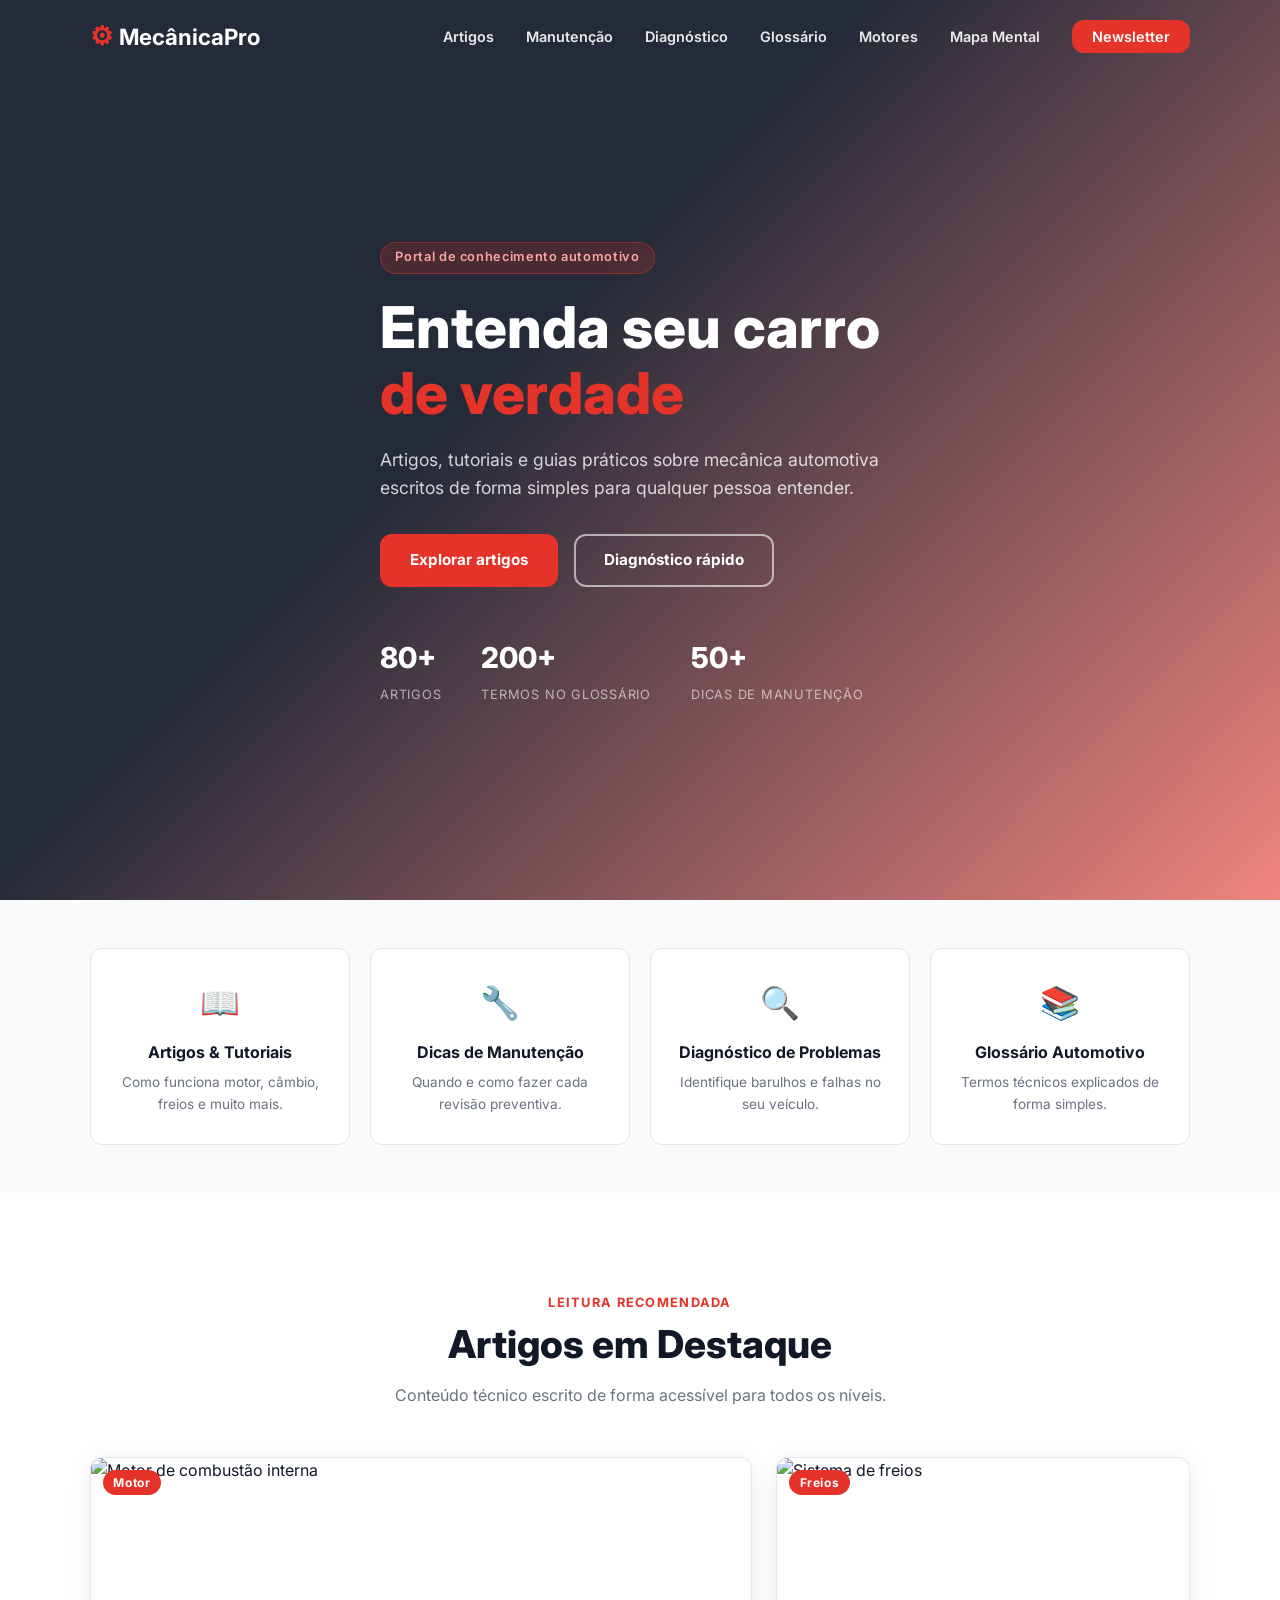
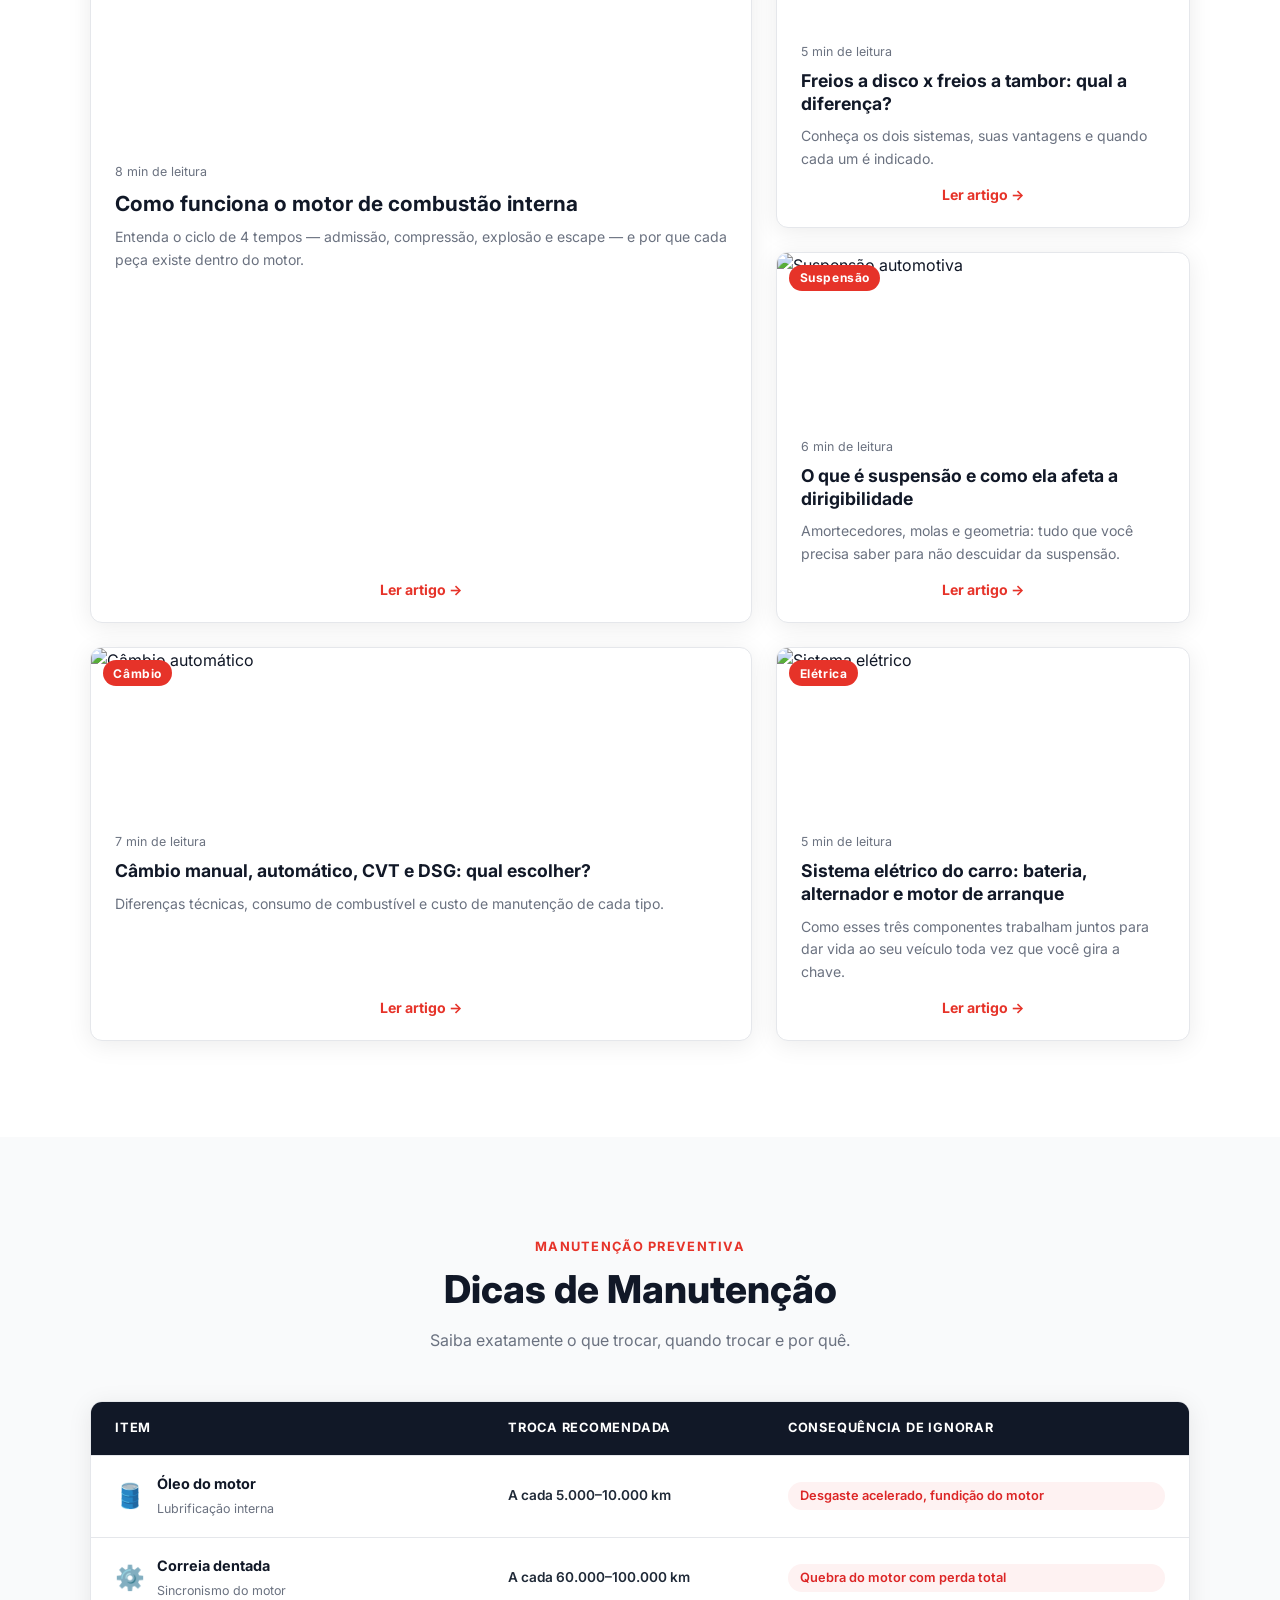
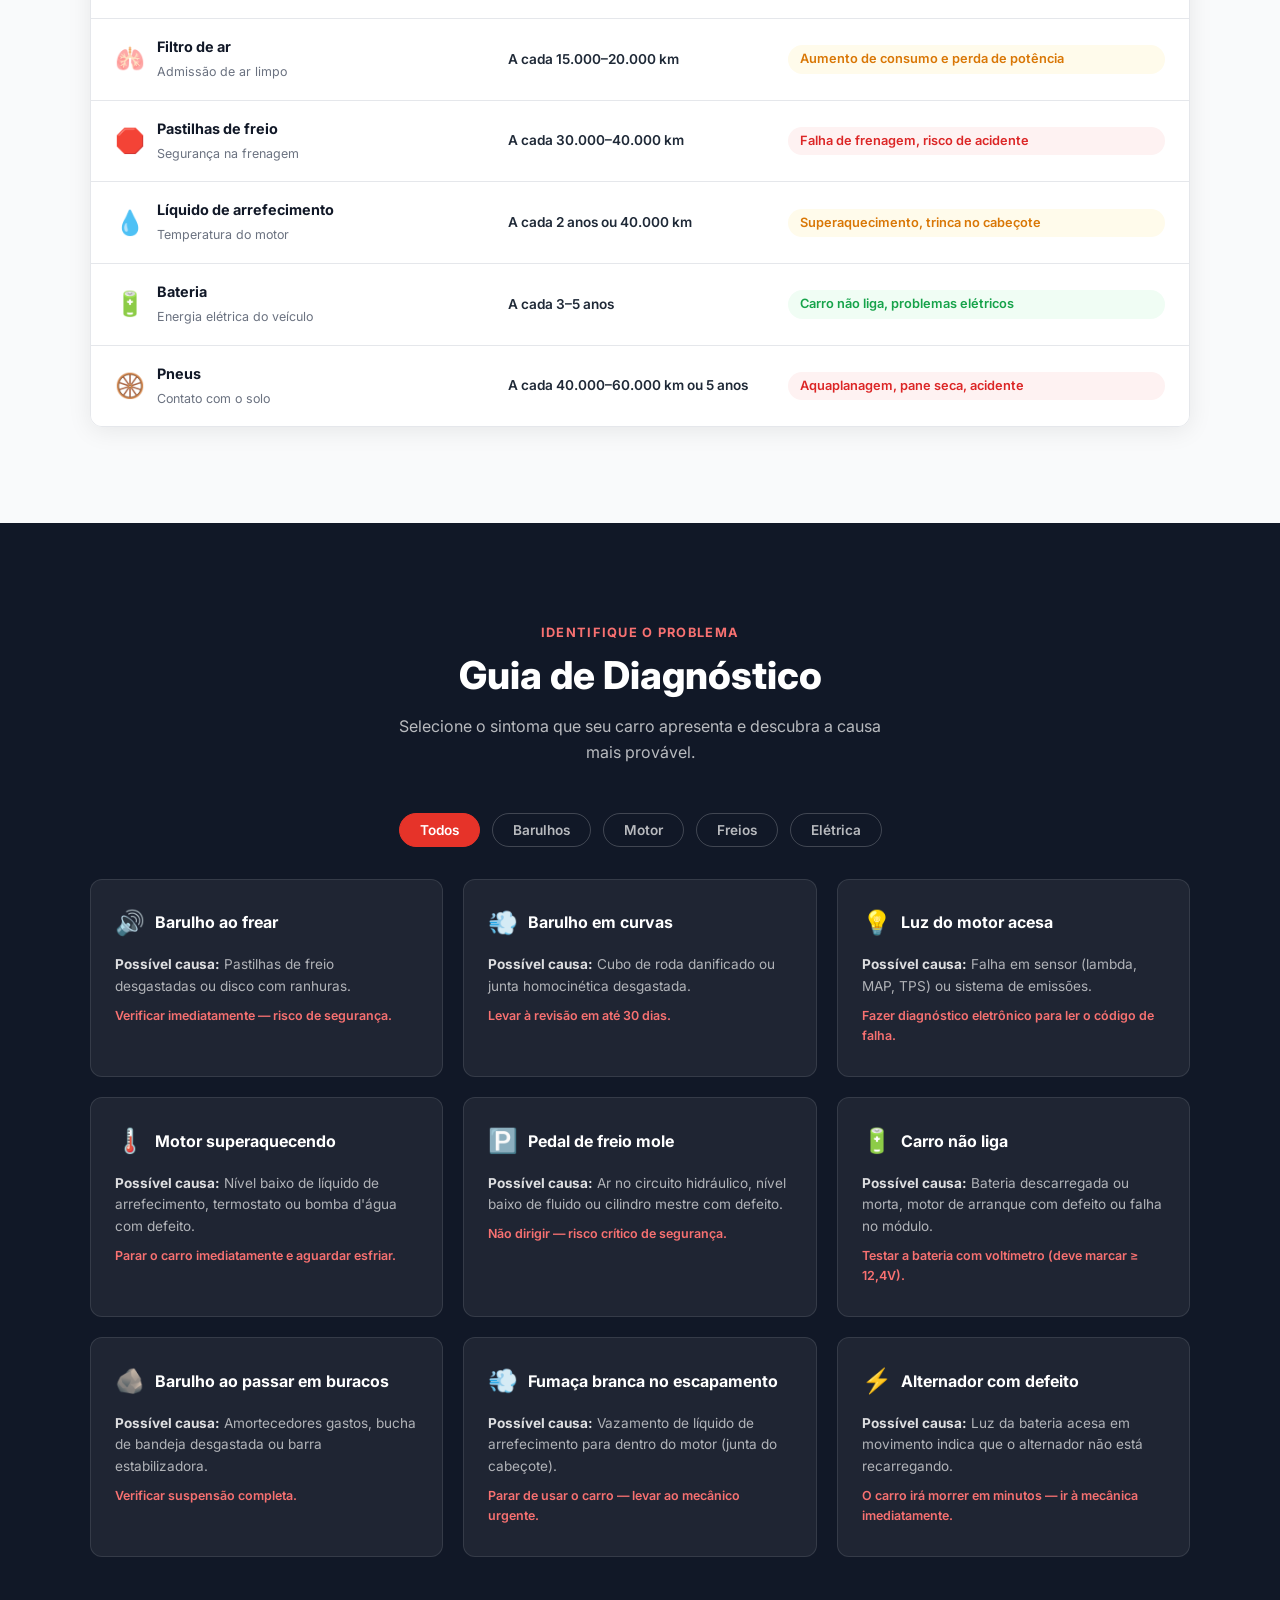
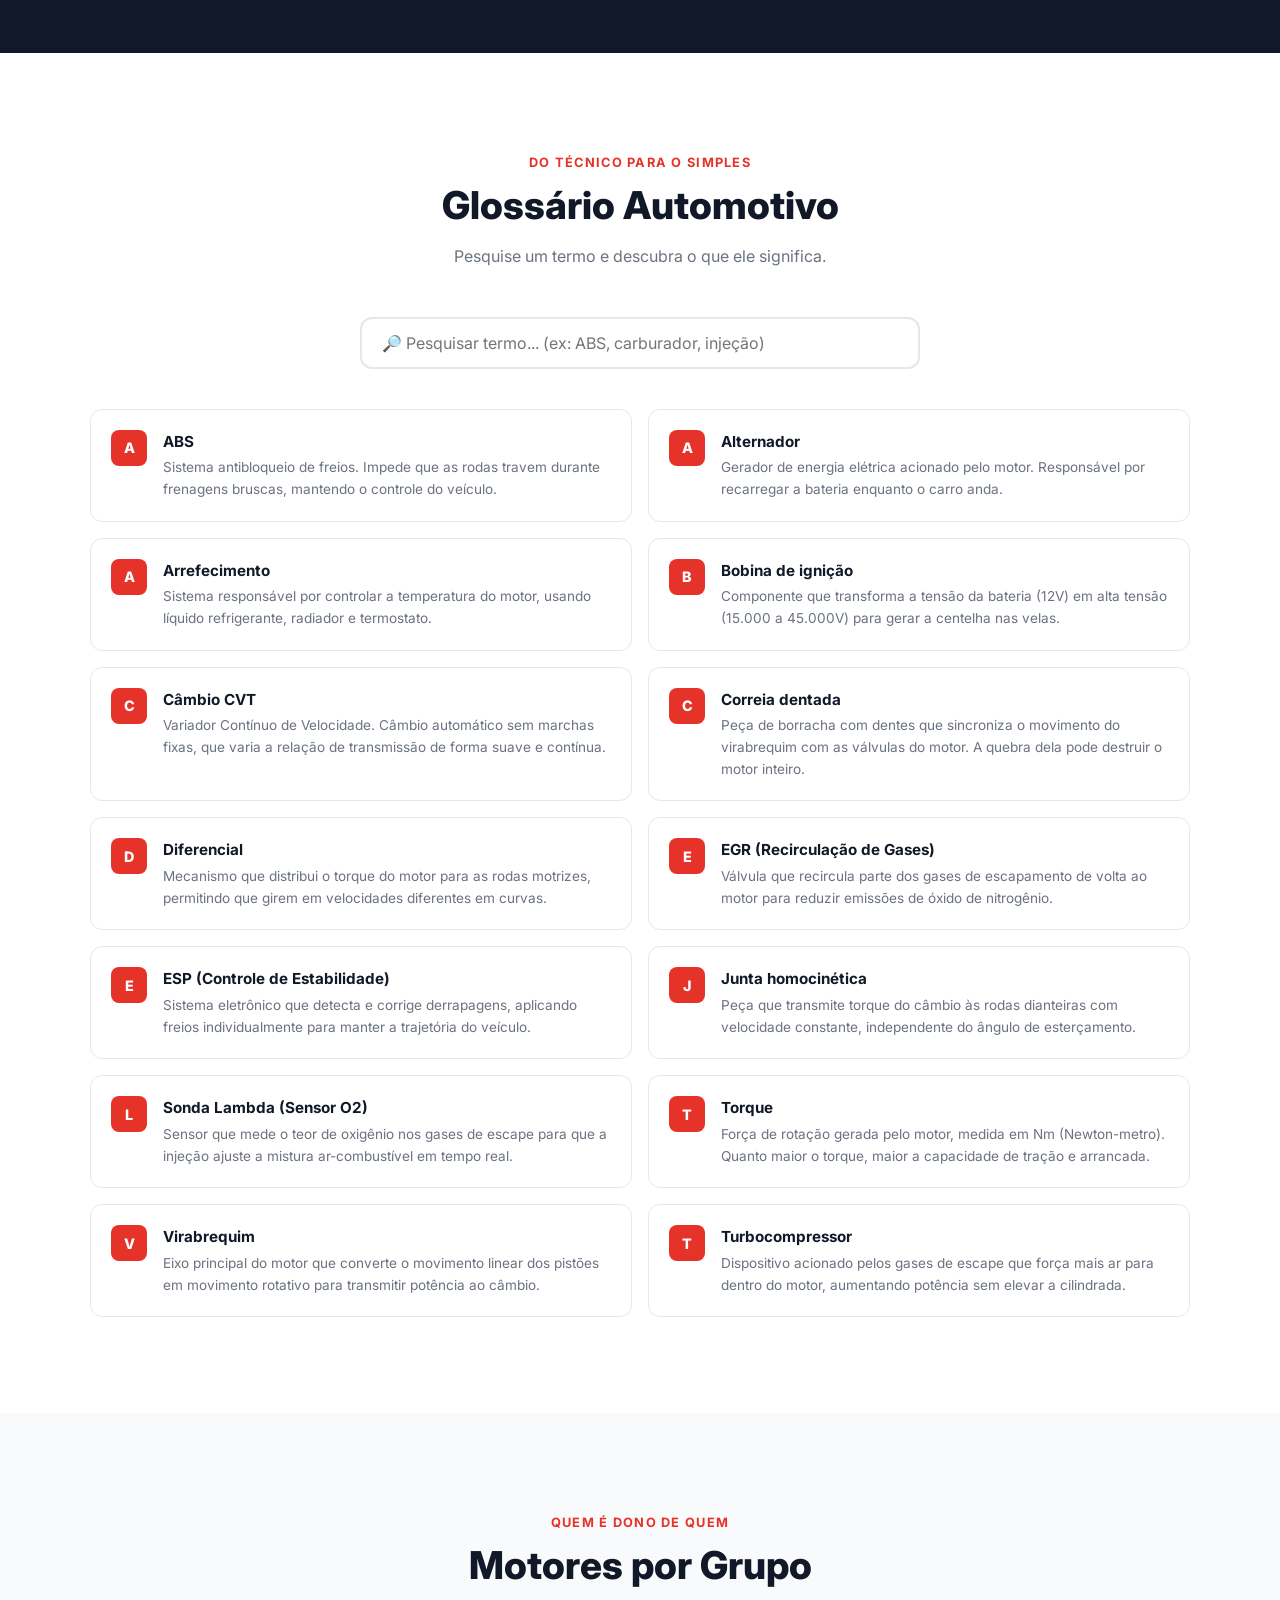
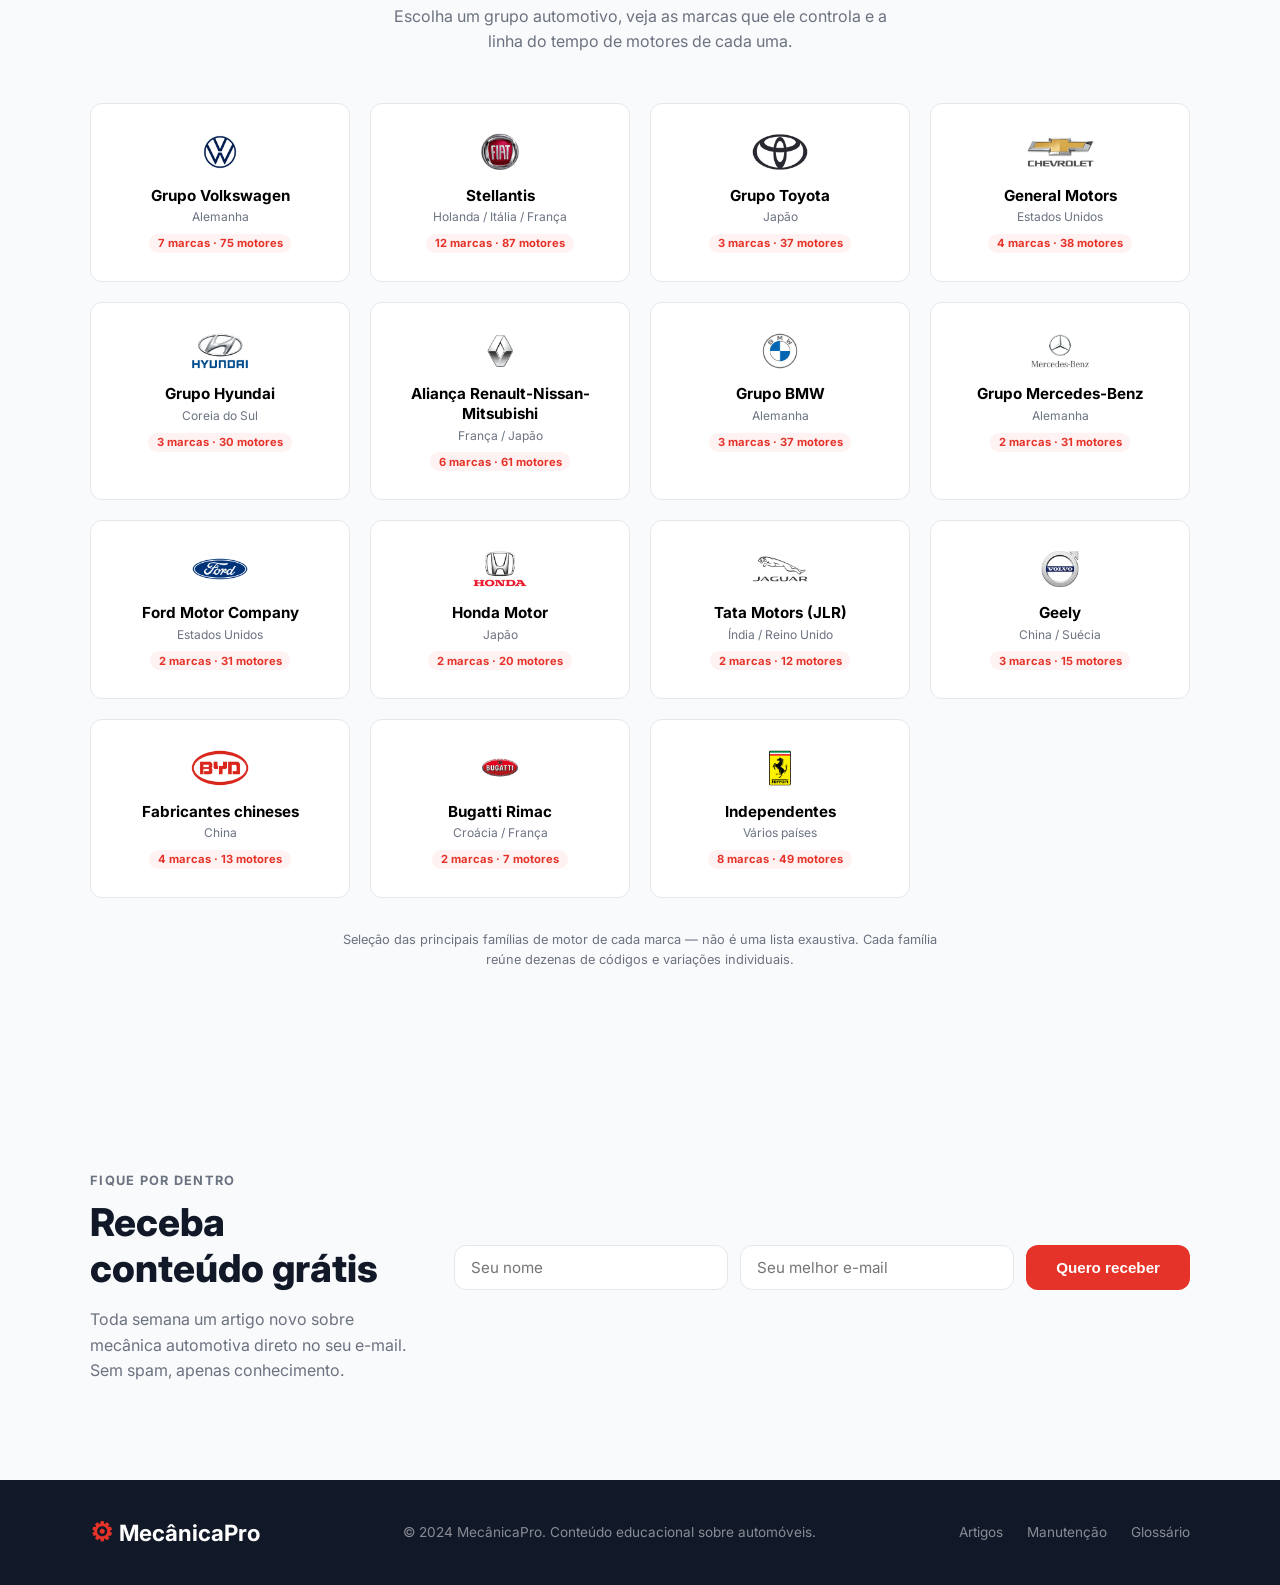
==== index.html @ ae5f629c "Move a montagem para uma página dedicada, com zoom e navegação livres A montagem sai do modal e ganh" ====
<!DOCTYPE html>
<html lang="pt-BR">
<head>
  <meta charset="UTF-8" />
  <meta name="viewport" content="width=device-width, initial-scale=1.0" />
  <title>MecânicaPro | Conhecimento Automotivo</title>
  <link rel="stylesheet" href="style.css?v=28" />
  <link rel="preconnect" href="https://fonts.googleapis.com" />
  <link rel="preconnect" href="https://fonts.gstatic.com" crossorigin />
  <link href="https://fonts.googleapis.com/css2?family=Inter:wght@400;500;600;700;800&display=swap" rel="stylesheet" />
</head>
<body>

  <!-- HEADER -->
  <header class="header" id="header">
    <div class="container header__inner">
      <a href="#" class="logo">
        <span class="logo__icon">⚙</span>
        <span class="logo__text">Mecânica<strong>Pro</strong></span>
      </a>
      <nav class="nav" id="nav">
        <ul class="nav__list">
          <li><a href="#artigos"     class="nav__link">Artigos</a></li>
          <li><a href="#manutencao"  class="nav__link">Manutenção</a></li>
          <li><a href="#diagnostico" class="nav__link">Diagnóstico</a></li>
          <li><a href="#glossario"   class="nav__link">Glossário</a></li>
          <li><a href="#motores"     class="nav__link">Motores</a></li>
          <li><a href="mapa-mental.html" class="nav__link">Mapa Mental</a></li>
          <li><a href="#newsletter"  class="nav__link nav__link--cta">Newsletter</a></li>
        </ul>
      </nav>
      <button class="hamburger" id="hamburger" aria-label="Menu">
        <span></span><span></span><span></span>
      </button>
    </div>
  </header>

  <!-- HERO -->
  <section class="hero">
    <div class="hero__bg"></div>
    <div class="container hero__content">
      <p class="hero__tag">Portal de conhecimento automotivo</p>
      <h1 class="hero__title">Entenda seu carro<br /><span>de verdade</span></h1>
      <p class="hero__sub">Artigos, tutoriais e guias práticos sobre mecânica automotiva escritos de forma simples para qualquer pessoa entender.</p>
      <div class="hero__actions">
        <a href="#artigos"    class="btn btn--primary">Explorar artigos</a>
        <a href="#diagnostico" class="btn btn--ghost">Diagnóstico rápido</a>
      </div>
      <div class="hero__stats">
        <div class="stat"><span class="stat__number">80+</span><span class="stat__label">Artigos</span></div>
        <div class="stat"><span class="stat__number">200+</span><span class="stat__label">Termos no glossário</span></div>
        <div class="stat"><span class="stat__number">50+</span><span class="stat__label">Dicas de manutenção</span></div>
      </div>
    </div>
  </section>

  <!-- CATEGORIAS -->
  <section class="categorias">
    <div class="container">
      <div class="categorias__grid">
        <a href="#artigos" class="categoria-card">
          <span class="categoria-card__icon">📖</span>
          <h3>Artigos & Tutoriais</h3>
          <p>Como funciona motor, câmbio, freios e muito mais.</p>
        </a>
        <a href="#manutencao" class="categoria-card">
          <span class="categoria-card__icon">🔧</span>
          <h3>Dicas de Manutenção</h3>
          <p>Quando e como fazer cada revisão preventiva.</p>
        </a>
        <a href="#diagnostico" class="categoria-card">
          <span class="categoria-card__icon">🔍</span>
          <h3>Diagnóstico de Problemas</h3>
          <p>Identifique barulhos e falhas no seu veículo.</p>
        </a>
        <a href="#glossario" class="categoria-card">
          <span class="categoria-card__icon">📚</span>
          <h3>Glossário Automotivo</h3>
          <p>Termos técnicos explicados de forma simples.</p>
        </a>
      </div>
    </div>
  </section>

  <!-- ARTIGOS EM DESTAQUE -->
  <section class="artigos" id="artigos">
    <div class="container">
      <div class="section__header">
        <p class="section__tag">Leitura recomendada</p>
        <h2 class="section__title">Artigos em Destaque</h2>
        <p class="section__sub">Conteúdo técnico escrito de forma acessível para todos os níveis.</p>
      </div>

      <div class="artigos__grid">

        <article class="article-card article-card--featured">
          <div class="article-card__img">
            <img src="https://images.unsplash.com/photo-1558618666-fcd25c85cd64?w=700&q=80" alt="Motor de combustão interna" loading="lazy" />
            <span class="article-card__cat">Motor</span>
          </div>
          <div class="article-card__body">
            <span class="article-card__time">8 min de leitura</span>
            <h3>Como funciona o motor de combustão interna</h3>
            <p>Entenda o ciclo de 4 tempos — admissão, compressão, explosão e escape — e por que cada peça existe dentro do motor.</p>
            <button type="button" class="article-card__link" data-artigo="motor">Ler artigo →</button>
          </div>
        </article>

        <article class="article-card">
          <div class="article-card__img">
            <img src="https://images.unsplash.com/photo-1600712242805-5f78671b24da?w=500&q=80" alt="Sistema de freios" loading="lazy" />
            <span class="article-card__cat">Freios</span>
          </div>
          <div class="article-card__body">
            <span class="article-card__time">5 min de leitura</span>
            <h3>Freios a disco x freios a tambor: qual a diferença?</h3>
            <p>Conheça os dois sistemas, suas vantagens e quando cada um é indicado.</p>
            <button type="button" class="article-card__link" data-artigo="freios">Ler artigo →</button>
          </div>
        </article>

        <article class="article-card">
          <div class="article-card__img">
            <img src="https://images.unsplash.com/photo-1492144534655-ae79c964c9d7?w=500&q=80" alt="Suspensão automotiva" loading="lazy" />
            <span class="article-card__cat">Suspensão</span>
          </div>
          <div class="article-card__body">
            <span class="article-card__time">6 min de leitura</span>
            <h3>O que é suspensão e como ela afeta a dirigibilidade</h3>
            <p>Amortecedores, molas e geometria: tudo que você precisa saber para não descuidar da suspensão.</p>
            <button type="button" class="article-card__link" data-artigo="suspensao">Ler artigo →</button>
          </div>
        </article>

        <article class="article-card">
          <div class="article-card__img">
            <img src="https://images.unsplash.com/photo-1568605117036-5fe5e7bab0b7?w=500&q=80" alt="Câmbio automático" loading="lazy" />
            <span class="article-card__cat">Câmbio</span>
          </div>
          <div class="article-card__body">
            <span class="article-card__time">7 min de leitura</span>
            <h3>Câmbio manual, automático, CVT e DSG: qual escolher?</h3>
            <p>Diferenças técnicas, consumo de combustível e custo de manutenção de cada tipo.</p>
            <button type="button" class="article-card__link" data-artigo="cambio">Ler artigo →</button>
          </div>
        </article>

        <article class="article-card">
          <div class="article-card__img">
            <img src="https://images.unsplash.com/photo-1609630875171-b1321377ee65?w=500&q=80" alt="Sistema elétrico" loading="lazy" />
            <span class="article-card__cat">Elétrica</span>
          </div>
          <div class="article-card__body">
            <span class="article-card__time">5 min de leitura</span>
            <h3>Sistema elétrico do carro: bateria, alternador e motor de arranque</h3>
            <p>Como esses três componentes trabalham juntos para dar vida ao seu veículo toda vez que você gira a chave.</p>
            <button type="button" class="article-card__link" data-artigo="eletrica">Ler artigo →</button>
          </div>
        </article>

      </div>
    </div>
  </section>

  <!-- MANUTENÇÃO -->
  <section class="manutencao" id="manutencao">
    <div class="container">
      <div class="section__header">
        <p class="section__tag">Manutenção preventiva</p>
        <h2 class="section__title">Dicas de Manutenção</h2>
        <p class="section__sub">Saiba exatamente o que trocar, quando trocar e por quê.</p>
      </div>

      <div class="manutencao__tabela">
        <div class="tabela-header">
          <span>Item</span>
          <span>Troca recomendada</span>
          <span>Consequência de ignorar</span>
        </div>

        <div class="tabela-row">
          <div class="tabela-item">
            <span class="tabela-icon">🛢️</span>
            <div>
              <strong>Óleo do motor</strong>
              <small>Lubrificação interna</small>
            </div>
          </div>
          <span class="tabela-prazo">A cada 5.000–10.000 km</span>
          <span class="tabela-risco tabela-risco--alto">Desgaste acelerado, fundição do motor</span>
        </div>

        <div class="tabela-row">
          <div class="tabela-item">
            <span class="tabela-icon">⚙️</span>
            <div>
              <strong>Correia dentada</strong>
              <small>Sincronismo do motor</small>
            </div>
          </div>
          <span class="tabela-prazo">A cada 60.000–100.000 km</span>
          <span class="tabela-risco tabela-risco--alto">Quebra do motor com perda total</span>
        </div>

        <div class="tabela-row">
          <div class="tabela-item">
            <span class="tabela-icon">🫁</span>
            <div>
              <strong>Filtro de ar</strong>
              <small>Admissão de ar limpo</small>
            </div>
          </div>
          <span class="tabela-prazo">A cada 15.000–20.000 km</span>
          <span class="tabela-risco tabela-risco--medio">Aumento de consumo e perda de potência</span>
        </div>

        <div class="tabela-row">
          <div class="tabela-item">
            <span class="tabela-icon">🛑</span>
            <div>
              <strong>Pastilhas de freio</strong>
              <small>Segurança na frenagem</small>
            </div>
          </div>
          <span class="tabela-prazo">A cada 30.000–40.000 km</span>
          <span class="tabela-risco tabela-risco--alto">Falha de frenagem, risco de acidente</span>
        </div>

        <div class="tabela-row">
          <div class="tabela-item">
            <span class="tabela-icon">💧</span>
            <div>
              <strong>Líquido de arrefecimento</strong>
              <small>Temperatura do motor</small>
            </div>
          </div>
          <span class="tabela-prazo">A cada 2 anos ou 40.000 km</span>
          <span class="tabela-risco tabela-risco--medio">Superaquecimento, trinca no cabeçote</span>
        </div>

        <div class="tabela-row">
          <div class="tabela-item">
            <span class="tabela-icon">🔋</span>
            <div>
              <strong>Bateria</strong>
              <small>Energia elétrica do veículo</small>
            </div>
          </div>
          <span class="tabela-prazo">A cada 3–5 anos</span>
          <span class="tabela-risco tabela-risco--baixo">Carro não liga, problemas elétricos</span>
        </div>

        <div class="tabela-row">
          <div class="tabela-item">
            <span class="tabela-icon">🛞</span>
            <div>
              <strong>Pneus</strong>
              <small>Contato com o solo</small>
            </div>
          </div>
          <span class="tabela-prazo">A cada 40.000–60.000 km ou 5 anos</span>
          <span class="tabela-risco tabela-risco--alto">Aquaplanagem, pane seca, acidente</span>
        </div>

      </div>
    </div>
  </section>

  <!-- DIAGNÓSTICO -->
  <section class="diagnostico" id="diagnostico">
    <div class="container">
      <div class="section__header section__header--light">
        <p class="section__tag">Identifique o problema</p>
        <h2 class="section__title">Guia de Diagnóstico</h2>
        <p class="section__sub" style="color:rgba(255,255,255,.7)">Selecione o sintoma que seu carro apresenta e descubra a causa mais provável.</p>
      </div>

      <div class="diagnostico__filtros" id="diag-filtros">
        <button class="filtro-btn filtro-btn--ativo" data-filtro="todos">Todos</button>
        <button class="filtro-btn" data-filtro="barulho">Barulhos</button>
        <button class="filtro-btn" data-filtro="motor">Motor</button>
        <button class="filtro-btn" data-filtro="freio">Freios</button>
        <button class="filtro-btn" data-filtro="eletrica">Elétrica</button>
      </div>

      <div class="diagnostico__grid" id="diag-grid">

        <div class="diag-card" data-categoria="barulho">
          <div class="diag-card__header">
            <span class="diag-card__ico">🔊</span>
            <h4>Barulho ao frear</h4>
          </div>
          <p><strong>Possível causa:</strong> Pastilhas de freio desgastadas ou disco com ranhuras.</p>
          <p class="diag-card__acao">Verificar imediatamente — risco de segurança.</p>
        </div>

        <div class="diag-card" data-categoria="barulho">
          <div class="diag-card__header">
            <span class="diag-card__ico">💨</span>
            <h4>Barulho em curvas</h4>
          </div>
          <p><strong>Possível causa:</strong> Cubo de roda danificado ou junta homocinética desgastada.</p>
          <p class="diag-card__acao">Levar à revisão em até 30 dias.</p>
        </div>

        <div class="diag-card" data-categoria="motor">
          <div class="diag-card__header">
            <span class="diag-card__ico">💡</span>
            <h4>Luz do motor acesa</h4>
          </div>
          <p><strong>Possível causa:</strong> Falha em sensor (lambda, MAP, TPS) ou sistema de emissões.</p>
          <p class="diag-card__acao">Fazer diagnóstico eletrônico para ler o código de falha.</p>
        </div>

        <div class="diag-card" data-categoria="motor">
          <div class="diag-card__header">
            <span class="diag-card__ico">🌡️</span>
            <h4>Motor superaquecendo</h4>
          </div>
          <p><strong>Possível causa:</strong> Nível baixo de líquido de arrefecimento, termostato ou bomba d'água com defeito.</p>
          <p class="diag-card__acao">Parar o carro imediatamente e aguardar esfriar.</p>
        </div>

        <div class="diag-card" data-categoria="freio">
          <div class="diag-card__header">
            <span class="diag-card__ico">🅿️</span>
            <h4>Pedal de freio mole</h4>
          </div>
          <p><strong>Possível causa:</strong> Ar no circuito hidráulico, nível baixo de fluido ou cilindro mestre com defeito.</p>
          <p class="diag-card__acao">Não dirigir — risco crítico de segurança.</p>
        </div>

        <div class="diag-card" data-categoria="eletrica">
          <div class="diag-card__header">
            <span class="diag-card__ico">🔋</span>
            <h4>Carro não liga</h4>
          </div>
          <p><strong>Possível causa:</strong> Bateria descarregada ou morta, motor de arranque com defeito ou falha no módulo.</p>
          <p class="diag-card__acao">Testar a bateria com voltímetro (deve marcar ≥ 12,4V).</p>
        </div>

        <div class="diag-card" data-categoria="barulho">
          <div class="diag-card__header">
            <span class="diag-card__ico">🪨</span>
            <h4>Barulho ao passar em buracos</h4>
          </div>
          <p><strong>Possível causa:</strong> Amortecedores gastos, bucha de bandeja desgastada ou barra estabilizadora.</p>
          <p class="diag-card__acao">Verificar suspensão completa.</p>
        </div>

        <div class="diag-card" data-categoria="motor">
          <div class="diag-card__header">
            <span class="diag-card__ico">💨</span>
            <h4>Fumaça branca no escapamento</h4>
          </div>
          <p><strong>Possível causa:</strong> Vazamento de líquido de arrefecimento para dentro do motor (junta do cabeçote).</p>
          <p class="diag-card__acao">Parar de usar o carro — levar ao mecânico urgente.</p>
        </div>

        <div class="diag-card" data-categoria="eletrica">
          <div class="diag-card__header">
            <span class="diag-card__ico">⚡</span>
            <h4>Alternador com defeito</h4>
          </div>
          <p><strong>Possível causa:</strong> Luz da bateria acesa em movimento indica que o alternador não está recarregando.</p>
          <p class="diag-card__acao">O carro irá morrer em minutos — ir à mecânica imediatamente.</p>
        </div>

      </div>
    </div>
  </section>

  <!-- GLOSSÁRIO -->
  <section class="glossario" id="glossario">
    <div class="container">
      <div class="section__header">
        <p class="section__tag">Do técnico para o simples</p>
        <h2 class="section__title">Glossário Automotivo</h2>
        <p class="section__sub">Pesquise um termo e descubra o que ele significa.</p>
      </div>

      <div class="glossario__busca">
        <input type="text" id="busca-glossario" placeholder="🔎 Pesquisar termo... (ex: ABS, carburador, injeção)" />
      </div>

      <div class="glossario__grid" id="glossario-grid">

        <div class="glossario-item" data-termo="ABS">
          <span class="glossario-item__letra">A</span>
          <div>
            <strong>ABS</strong>
            <p>Sistema antibloqueio de freios. Impede que as rodas travem durante frenagens bruscas, mantendo o controle do veículo.</p>
          </div>
        </div>

        <div class="glossario-item" data-termo="Alternador">
          <span class="glossario-item__letra">A</span>
          <div>
            <strong>Alternador</strong>
            <p>Gerador de energia elétrica acionado pelo motor. Responsável por recarregar a bateria enquanto o carro anda.</p>
          </div>
        </div>

        <div class="glossario-item" data-termo="Arrefecimento">
          <span class="glossario-item__letra">A</span>
          <div>
            <strong>Arrefecimento</strong>
            <p>Sistema responsável por controlar a temperatura do motor, usando líquido refrigerante, radiador e termostato.</p>
          </div>
        </div>

        <div class="glossario-item" data-termo="Bobina de ignição">
          <span class="glossario-item__letra">B</span>
          <div>
            <strong>Bobina de ignição</strong>
            <p>Componente que transforma a tensão da bateria (12V) em alta tensão (15.000 a 45.000V) para gerar a centelha nas velas.</p>
          </div>
        </div>

        <div class="glossario-item" data-termo="Câmbio CVT">
          <span class="glossario-item__letra">C</span>
          <div>
            <strong>Câmbio CVT</strong>
            <p>Variador Contínuo de Velocidade. Câmbio automático sem marchas fixas, que varia a relação de transmissão de forma suave e contínua.</p>
          </div>
        </div>

        <div class="glossario-item" data-termo="Correia dentada">
          <span class="glossario-item__letra">C</span>
          <div>
            <strong>Correia dentada</strong>
            <p>Peça de borracha com dentes que sincroniza o movimento do virabrequim com as válvulas do motor. A quebra dela pode destruir o motor inteiro.</p>
          </div>
        </div>

        <div class="glossario-item" data-termo="Diferencial">
          <span class="glossario-item__letra">D</span>
          <div>
            <strong>Diferencial</strong>
            <p>Mecanismo que distribui o torque do motor para as rodas motrizes, permitindo que girem em velocidades diferentes em curvas.</p>
          </div>
        </div>

        <div class="glossario-item" data-termo="EGR">
          <span class="glossario-item__letra">E</span>
          <div>
            <strong>EGR (Recirculação de Gases)</strong>
            <p>Válvula que recircula parte dos gases de escapamento de volta ao motor para reduzir emissões de óxido de nitrogênio.</p>
          </div>
        </div>

        <div class="glossario-item" data-termo="Freio ABS ESP">
          <span class="glossario-item__letra">E</span>
          <div>
            <strong>ESP (Controle de Estabilidade)</strong>
            <p>Sistema eletrônico que detecta e corrige derrapagens, aplicando freios individualmente para manter a trajetória do veículo.</p>
          </div>
        </div>

        <div class="glossario-item" data-termo="Junta homocinética">
          <span class="glossario-item__letra">J</span>
          <div>
            <strong>Junta homocinética</strong>
            <p>Peça que transmite torque do câmbio às rodas dianteiras com velocidade constante, independente do ângulo de esterçamento.</p>
          </div>
        </div>

        <div class="glossario-item" data-termo="Lambda sonda">
          <span class="glossario-item__letra">L</span>
          <div>
            <strong>Sonda Lambda (Sensor O2)</strong>
            <p>Sensor que mede o teor de oxigênio nos gases de escape para que a injeção ajuste a mistura ar-combustível em tempo real.</p>
          </div>
        </div>

        <div class="glossario-item" data-termo="Torque">
          <span class="glossario-item__letra">T</span>
          <div>
            <strong>Torque</strong>
            <p>Força de rotação gerada pelo motor, medida em Nm (Newton-metro). Quanto maior o torque, maior a capacidade de tração e arrancada.</p>
          </div>
        </div>

        <div class="glossario-item" data-termo="Virabrequim">
          <span class="glossario-item__letra">V</span>
          <div>
            <strong>Virabrequim</strong>
            <p>Eixo principal do motor que converte o movimento linear dos pistões em movimento rotativo para transmitir potência ao câmbio.</p>
          </div>
        </div>

        <div class="glossario-item" data-termo="Turbo turbinado">
          <span class="glossario-item__letra">T</span>
          <div>
            <strong>Turbocompressor</strong>
            <p>Dispositivo acionado pelos gases de escape que força mais ar para dentro do motor, aumentando potência sem elevar a cilindrada.</p>
          </div>
        </div>

      </div>
      <p class="glossario__sem-resultado" id="glossario-vazio" style="display:none;">Nenhum termo encontrado. Tente outra busca.</p>
    </div>
  </section>

  <!-- MOTORES -->
  <section class="motores" id="motores">
    <div class="container">
      <div class="section__header">
        <p class="section__tag">Quem é dono de quem</p>
        <h2 class="section__title">Motores por Grupo</h2>
        <p class="section__sub">Escolha um grupo automotivo, veja as marcas que ele controla e a linha do tempo de motores de cada uma.</p>
      </div>

      <div class="grupos__grid" id="grupos-grid"></div>

      <p class="motores__nota">Seleção das principais famílias de motor de cada marca — não é uma lista exaustiva. Cada família reúne dezenas de códigos e variações individuais.</p>
    </div>
  </section>

  <!-- NEWSLETTER -->
  <section class="newsletter" id="newsletter">
    <div class="container newsletter__inner">
      <div class="newsletter__text">
        <p class="section__tag">Fique por dentro</p>
        <h2 class="section__title">Receba conteúdo grátis</h2>
        <p>Toda semana um artigo novo sobre mecânica automotiva direto no seu e-mail. Sem spam, apenas conhecimento.</p>
      </div>
      <form class="newsletter__form" id="newsletter-form" novalidate>
        <div class="newsletter__inputs">
          <input type="text"  id="nl-nome"  placeholder="Seu nome" required />
          <input type="email" id="nl-email" placeholder="Seu melhor e-mail" required />
          <button type="submit" class="btn btn--primary">Quero receber</button>
        </div>
        <p class="newsletter__msg" id="nl-msg"></p>
      </form>
    </div>
  </section>

  <!-- FOOTER -->
  <footer class="footer">
    <div class="container footer__inner">
      <a href="#" class="logo logo--light">
        <span class="logo__icon">⚙</span>
        <span class="logo__text">Mecânica<strong>Pro</strong></span>
      </a>
      <p class="footer__copy">© 2024 MecânicaPro. Conteúdo educacional sobre automóveis.</p>
      <div class="footer__links">
        <a href="#artigos">Artigos</a>
        <a href="#manutencao">Manutenção</a>
        <a href="#glossario">Glossário</a>
      </div>
    </div>
  </footer>

  <!-- MODAL DE ARTIGO -->
  <div class="modal-overlay" id="modal-overlay" aria-hidden="true">
    <div class="modal" role="dialog" aria-modal="true">
      <button class="modal__close" id="modal-close" aria-label="Fechar">✕</button>
      <div class="modal__content" id="modal-content"></div>
    </div>
  </div>

  <script src="montagem-dados.js?v=1"></script>
  <script src="app.js?v=25"></script>
</body>
</html>
---- style.css ----
/* =========================================
   RESET & BASE
   ========================================= */
*, *::before, *::after { box-sizing: border-box; margin: 0; padding: 0; }

:root {
  --red:       #e63329;
  --red-dark:  #c02820;
  --dark:      #111827;
  --dark2:     #1f2937;
  --gray:      #6b7280;
  --light:     #f9fafb;
  --border:    #e5e7eb;
  --white:     #ffffff;
  --radius:    12px;
  --shadow:    0 4px 24px rgba(0,0,0,.08);
  --transition: .25s ease;
}

html { scroll-behavior: smooth; }

body {
  font-family: 'Inter', sans-serif;
  color: var(--dark);
  background: var(--white);
  line-height: 1.6;
  font-size: 1rem;
}

img  { display: block; max-width: 100%; }
a    { text-decoration: none; color: inherit; }
ul   { list-style: none; }

.container {
  max-width: 1140px;
  margin: 0 auto;
  padding: 0 1.25rem;
}

/* =========================================
   TYPOGRAPHY HELPERS
   ========================================= */
.section__tag {
  display: inline-block;
  font-size: .8rem;
  font-weight: 700;
  letter-spacing: .1em;
  text-transform: uppercase;
  color: var(--red);
  margin-bottom: .5rem;
}

.section__title {
  font-size: clamp(1.6rem, 3vw, 2.4rem);
  font-weight: 800;
  line-height: 1.2;
  margin-bottom: 1rem;
}

.section__sub { color: var(--gray); max-width: 520px; margin: 0 auto; }

.section__header { text-align: center; margin-bottom: 3rem; }

.section__header--light .section__title { color: var(--white); }
.section__header--light .section__tag   { color: #f87171; }

/* =========================================
   BUTTONS
   ========================================= */
.btn {
  display: inline-flex;
  align-items: center;
  gap: .5rem;
  padding: .75rem 1.75rem;
  border-radius: var(--radius);
  font-weight: 700;
  font-size: .95rem;
  cursor: pointer;
  transition: var(--transition);
  border: 2px solid transparent;
  white-space: nowrap;
}

.btn--primary { background: var(--red); color: var(--white); }
.btn--primary:hover { background: var(--red-dark); transform: translateY(-2px); }

.btn--ghost { background: transparent; color: var(--white); border-color: rgba(255,255,255,.6); }
.btn--ghost:hover { background: rgba(255,255,255,.1); }

/* =========================================
   HEADER
   ========================================= */
.header {
  position: fixed;
  top: 0; left: 0; right: 0;
  z-index: 1000;
  padding: 1rem 0;
  transition: background var(--transition), box-shadow var(--transition);
}

.header.scrolled {
  background: var(--white);
  box-shadow: 0 2px 16px rgba(0,0,0,.1);
}

.header__inner {
  display: flex;
  align-items: center;
  justify-content: space-between;
}

.logo {
  display: flex;
  align-items: center;
  gap: .4rem;
  font-size: 1.4rem;
  font-weight: 700;
  color: var(--white);
}

.header.scrolled .logo { color: var(--dark); }
.logo__icon { font-size: 1.6rem; color: var(--red); }

.nav__list {
  display: flex;
  align-items: center;
  gap: 2rem;
}

.nav__link {
  font-weight: 600;
  font-size: .9rem;
  color: rgba(255,255,255,.9);
  transition: color var(--transition);
}

.header.scrolled .nav__link { color: var(--dark); }
.nav__link:hover { color: var(--red) !important; }

.nav__link--cta {
  background: var(--red);
  color: var(--white) !important;
  padding: .5rem 1.25rem;
  border-radius: var(--radius);
}
.nav__link--cta:hover { background: var(--red-dark) !important; }

.hamburger {
  display: none;
  flex-direction: column;
  gap: 5px;
  background: none;
  border: none;
  cursor: pointer;
  padding: .25rem;
}

.hamburger span {
  display: block;
  width: 24px;
  height: 2px;
  background: var(--white);
  border-radius: 2px;
  transition: var(--transition);
}

.header.scrolled .hamburger span { background: var(--dark); }

/* =========================================
   HERO
   ========================================= */
.hero {
  position: relative;
  min-height: 100vh;
  display: flex;
  align-items: center;
  padding: 7rem 0 4rem;
  overflow: hidden;
}

.hero__bg {
  position: absolute;
  inset: 0;
  background:
    linear-gradient(135deg, rgba(17,24,39,.92) 40%, rgba(230,51,41,.6) 100%),
    url('https://images.unsplash.com/photo-1503376780353-7e6692767b70?w=1400&q=80') center/cover no-repeat;
  z-index: -1;
}

.hero__content { max-width: 680px; }

.hero__tag {
  display: inline-block;
  background: rgba(230,51,41,.2);
  border: 1px solid rgba(230,51,41,.4);
  color: #fca5a5;
  padding: .3rem .9rem;
  border-radius: 999px;
  font-size: .8rem;
  font-weight: 600;
  letter-spacing: .05em;
  margin-bottom: 1.25rem;
}

.hero__title {
  font-size: clamp(2.2rem, 5vw, 3.6rem);
  font-weight: 800;
  color: var(--white);
  line-height: 1.15;
  margin-bottom: 1.25rem;
}

.hero__title span { color: var(--red); }

.hero__sub {
  color: rgba(255,255,255,.8);
  font-size: 1.1rem;
  max-width: 520px;
  margin-bottom: 2rem;
}

.hero__actions { display: flex; gap: 1rem; flex-wrap: wrap; margin-bottom: 3rem; }

.hero__stats { display: flex; gap: 2.5rem; flex-wrap: wrap; }

.stat__number { display: block; font-size: 1.8rem; font-weight: 800; color: var(--white); }
.stat__label  { font-size: .8rem; color: rgba(255,255,255,.6); text-transform: uppercase; letter-spacing: .06em; }

/* =========================================
   CATEGORIAS
   ========================================= */
.categorias {
  padding: 3rem 0;
  background: var(--light);
}

.categorias__grid {
  display: grid;
  grid-template-columns: repeat(4, 1fr);
  gap: 1.25rem;
}

.categoria-card {
  background: var(--white);
  border: 1px solid var(--border);
  border-radius: var(--radius);
  padding: 1.75rem 1.5rem;
  text-align: center;
  transition: transform var(--transition), box-shadow var(--transition), border-color var(--transition);
  cursor: pointer;
}

.categoria-card:hover {
  transform: translateY(-4px);
  box-shadow: var(--shadow);
  border-color: var(--red);
}

.categoria-card__icon { font-size: 2rem; display: block; margin-bottom: .75rem; }
.categoria-card h3    { font-size: 1rem; font-weight: 700; margin-bottom: .4rem; }
.categoria-card p     { font-size: .85rem; color: var(--gray); }

/* =========================================
   ARTIGOS
   ========================================= */
.artigos { padding: 6rem 0; }

.artigos__grid {
  display: grid;
  grid-template-columns: 1.6fr 1fr;
  grid-template-rows: auto auto;
  gap: 1.5rem;
}

.article-card {
  background: var(--white);
  border: 1px solid var(--border);
  border-radius: var(--radius);
  overflow: hidden;
  box-shadow: var(--shadow);
  transition: transform var(--transition), box-shadow var(--transition);
  display: flex;
  flex-direction: column;
}

.article-card:hover {
  transform: translateY(-4px);
  box-shadow: 0 12px 32px rgba(0,0,0,.12);
}

.article-card--featured {
  grid-row: span 2;
  flex-direction: column;
}

.article-card__img {
  position: relative;
  overflow: hidden;
}

.article-card--featured .article-card__img img { height: 280px; object-fit: cover; width: 100%; }
.article-card:not(.article-card--featured) .article-card__img img { height: 160px; object-fit: cover; width: 100%; }

.article-card__cat {
  position: absolute;
  top: .75rem;
  left: .75rem;
  background: var(--red);
  color: var(--white);
  font-size: .75rem;
  font-weight: 700;
  padding: .2rem .65rem;
  border-radius: 999px;
  letter-spacing: .05em;
}

.article-card__body { padding: 1.5rem; flex: 1; display: flex; flex-direction: column; }

.article-card__time {
  font-size: .78rem;
  color: var(--gray);
  margin-bottom: .5rem;
}

.article-card h3 {
  font-size: 1.1rem;
  font-weight: 700;
  margin-bottom: .6rem;
  line-height: 1.3;
}

.article-card--featured h3 { font-size: 1.3rem; }

.article-card p {
  font-size: .88rem;
  color: var(--gray);
  flex: 1;
}

.article-card__link {
  display: inline-block;
  margin-top: 1rem;
  font-size: .88rem;
  font-weight: 700;
  color: var(--red);
  transition: gap var(--transition);
}

.article-card__link:hover { color: var(--red-dark); }

/* =========================================
   MANUTENÇÃO
   ========================================= */
.manutencao { padding: 6rem 0; background: var(--light); }

.manutencao__tabela {
  border: 1px solid var(--border);
  border-radius: var(--radius);
  overflow: hidden;
  box-shadow: var(--shadow);
}

.tabela-header {
  display: grid;
  grid-template-columns: 2fr 1.4fr 2fr;
  gap: 1rem;
  background: var(--dark);
  color: var(--white);
  padding: 1rem 1.5rem;
  font-size: .8rem;
  font-weight: 700;
  text-transform: uppercase;
  letter-spacing: .06em;
}

.tabela-row {
  display: grid;
  grid-template-columns: 2fr 1.4fr 2fr;
  gap: 1rem;
  align-items: center;
  padding: 1rem 1.5rem;
  background: var(--white);
  border-top: 1px solid var(--border);
  transition: background var(--transition);
}

.tabela-row:hover { background: #fef2f2; }

.tabela-item {
  display: flex;
  align-items: center;
  gap: .75rem;
}

.tabela-icon { font-size: 1.5rem; flex-shrink: 0; }

.tabela-item strong { display: block; font-size: .9rem; }
.tabela-item small  { font-size: .78rem; color: var(--gray); }

.tabela-prazo { font-size: .85rem; font-weight: 600; color: var(--dark2); }

.tabela-risco {
  font-size: .8rem;
  font-weight: 600;
  padding: .25rem .75rem;
  border-radius: 999px;
  display: inline-block;
}

.tabela-risco--alto   { background: #fef2f2; color: #dc2626; }
.tabela-risco--medio  { background: #fffbeb; color: #d97706; }
.tabela-risco--baixo  { background: #f0fdf4; color: #16a34a; }

/* =========================================
   DIAGNÓSTICO
   ========================================= */
.diagnostico { padding: 6rem 0; background: var(--dark); }

.diagnostico__filtros {
  display: flex;
  gap: .75rem;
  flex-wrap: wrap;
  justify-content: center;
  margin-bottom: 2rem;
}

.filtro-btn {
  padding: .5rem 1.25rem;
  border-radius: 999px;
  border: 1.5px solid rgba(255,255,255,.2);
  background: transparent;
  color: rgba(255,255,255,.7);
  font-size: .85rem;
  font-weight: 600;
  cursor: pointer;
  transition: var(--transition);
  font-family: inherit;
}

.filtro-btn:hover,
.filtro-btn--ativo {
  background: var(--red);
  border-color: var(--red);
  color: var(--white);
}

.diagnostico__grid {
  display: grid;
  grid-template-columns: repeat(3, 1fr);
  gap: 1.25rem;
}

.diag-card {
  background: rgba(255,255,255,.06);
  border: 1px solid rgba(255,255,255,.1);
  border-radius: var(--radius);
  padding: 1.5rem;
  transition: background var(--transition);
}

.diag-card:hover { background: rgba(255,255,255,.1); }

.diag-card__header {
  display: flex;
  align-items: center;
  gap: .6rem;
  margin-bottom: .75rem;
}

.diag-card__ico { font-size: 1.5rem; }
.diag-card__header h4 { font-size: 1rem; font-weight: 700; color: var(--white); }
.diag-card p          { font-size: .85rem; color: rgba(255,255,255,.65); margin-bottom: .4rem; }
.diag-card p strong   { color: rgba(255,255,255,.85); }

.diag-card__acao {
  font-size: .78rem !important;
  color: #f87171 !important;
  font-weight: 600 !important;
  margin-top: .5rem !important;
}

.diag-card--hidden { display: none; }

/* =========================================
   GLOSSÁRIO
   ========================================= */
.glossario { padding: 6rem 0; }

.glossario__busca {
  max-width: 560px;
  margin: 0 auto 2.5rem;
}

.glossario__busca input {
  width: 100%;
  padding: .85rem 1.25rem;
  border: 2px solid var(--border);
  border-radius: var(--radius);
  font-family: inherit;
  font-size: 1rem;
  outline: none;
  transition: border-color var(--transition);
}

.glossario__busca input:focus { border-color: var(--red); }

.glossario__grid {
  display: grid;
  grid-template-columns: repeat(2, 1fr);
  gap: 1rem;
}

.glossario-item {
  display: flex;
  gap: 1rem;
  align-items: flex-start;
  padding: 1.25rem;
  border: 1px solid var(--border);
  border-radius: var(--radius);
  background: var(--white);
  transition: border-color var(--transition);
}

.glossario-item:hover { border-color: var(--red); }

.glossario-item__letra {
  min-width: 36px;
  height: 36px;
  background: var(--red);
  color: var(--white);
  border-radius: 8px;
  display: flex;
  align-items: center;
  justify-content: center;
  font-weight: 800;
  font-size: .9rem;
  flex-shrink: 0;
}

.glossario-item strong { display: block; font-size: .95rem; margin-bottom: .2rem; }
.glossario-item p { font-size: .85rem; color: var(--gray); }

.glossario__sem-resultado {
  text-align: center;
  color: var(--gray);
  padding: 2rem;
}

/* =========================================
   MOTORES POR MARCA
   ========================================= */
.motores { padding: 6rem 0; background: var(--light); }

.motores__nota {
  margin-top: 2rem;
  text-align: center;
  font-size: .8rem;
  color: var(--gray);
  max-width: 620px;
  margin-left: auto;
  margin-right: auto;
}

/* --- nível 1: grupos --- */
.grupos__grid {
  display: grid;
  grid-template-columns: repeat(4, 1fr);
  gap: 1.25rem;
}

.grupo-card {
  background: var(--white);
  border: 1px solid var(--border);
  border-radius: var(--radius);
  padding: 1.75rem 1rem;
  text-align: center;
  cursor: pointer;
  transition: transform var(--transition), box-shadow var(--transition), border-color var(--transition);
  font-family: inherit;
  display: flex;
  flex-direction: column;
  align-items: center;
}

.grupo-card:hover {
  transform: translateY(-4px);
  box-shadow: var(--shadow);
  border-color: var(--red);
}

.grupo-card__icon { height: 40px; width: 100%; object-fit: contain; margin-bottom: .85rem; }
.grupo-card__nome { font-size: .95rem; font-weight: 700; line-height: 1.3; }
.grupo-card__sede { font-size: .75rem; color: var(--gray); margin-top: .25rem; }

.grupo-card__qtd {
  margin-top: .6rem;
  font-size: .7rem;
  font-weight: 700;
  color: var(--red);
  background: #fef2f2;
  padding: .15rem .55rem;
  border-radius: 999px;
}

@media (max-width: 1000px) { .grupos__grid { grid-template-columns: repeat(2, 1fr); } }
@media (max-width: 560px)  { .grupos__grid { grid-template-columns: 1fr; } }

/* --- nível 2: marcas dentro do modal --- */
.modal__marcas-grid {
  display: grid;
  grid-template-columns: repeat(3, 1fr);
  gap: .85rem;
}

@media (max-width: 700px) { .modal__marcas-grid { grid-template-columns: repeat(2, 1fr); } }

.modal__voltar {
  background: var(--light);
  border: 1px solid var(--border);
  border-radius: 999px;
  padding: .35rem .9rem;
  font-family: inherit;
  font-size: .8rem;
  font-weight: 600;
  color: var(--gray);
  cursor: pointer;
  margin-bottom: 1.25rem;
  transition: var(--transition);
}

.modal__voltar:hover { border-color: var(--red); color: var(--red); }

.marcas__grid {
  display: grid;
  grid-template-columns: repeat(5, 1fr);
  gap: 1.25rem;
}

.marca-card {
  background: var(--white);
  border: 1px solid var(--border);
  border-radius: var(--radius);
  padding: 1.5rem 1rem;
  text-align: center;
  cursor: pointer;
  transition: transform var(--transition), box-shadow var(--transition), border-color var(--transition);
  font-family: inherit;
}

.marca-card:hover {
  transform: translateY(-4px);
  box-shadow: var(--shadow);
  border-color: var(--red);
}

.marca-card__icon {
  display: block;
  height: 42px;
  width: 100%;
  object-fit: contain;
  margin: 0 auto .75rem;
}
.marca-card__nome { font-size: .9rem; font-weight: 700; display: block; }
.marca-card__ano  { font-size: .75rem; color: var(--gray); display: block; margin-top: .2rem; }

.marca-card__qtd {
  display: inline-block;
  margin-top: .5rem;
  font-size: .7rem;
  font-weight: 700;
  color: var(--red);
  background: #fef2f2;
  padding: .15rem .55rem;
  border-radius: 999px;
}

@media (max-width: 1000px) {
  .marcas__grid { grid-template-columns: repeat(3, 1fr); }
}

@media (max-width: 700px) {
  .marcas__grid { grid-template-columns: repeat(2, 1fr); }
}

.modal__marca-logo {
  height: 48px;
  max-width: 160px;
  object-fit: contain;
  margin-bottom: .75rem;
}

/* motores dentro do modal */
.motor-item {
  padding: 1rem 0;
  border-bottom: 1px solid var(--border);
}

.motor-item:last-child { border-bottom: none; }

.motor-item__nome {
  font-size: 1rem;
  font-weight: 700;
  color: var(--dark);
}

.motor-item__periodo {
  display: inline-block;
  font-size: .78rem;
  font-weight: 700;
  color: var(--red);
  margin-left: .5rem;
}

.motor-item p {
  font-size: .9rem;
  color: var(--gray);
  margin-top: .35rem;
}

/* famílias que podem ser abertas motor por motor */
.motor-item__abrir {
  display: block;
  width: 100%;
  text-align: left;
  background: none;
  border: none;
  padding: 0;
  font-family: inherit;
  cursor: pointer;
  transition: opacity var(--transition);
}

.motor-item__abrir:hover { opacity: .75; }
.motor-item--tem-lista .motor-item__nome { color: var(--red); }

.motor-item__ver {
  display: inline-block;
  margin-top: .5rem;
  font-size: .78rem;
  font-weight: 700;
  color: var(--red);
}

/* =========================================
   MONTAGEM DE MOTOR (minijogo)
   ========================================= */
.motor-item__montar {
  display: inline-block;
  text-decoration: none;
  margin-top: .65rem;
  padding: .4rem .9rem;
  border: 1.5px solid var(--red);
  background: var(--white);
  color: var(--red);
  border-radius: 999px;
  font-family: inherit;
  font-size: .78rem;
  font-weight: 700;
  cursor: pointer;
  transition: var(--transition);
}

.motor-item__montar:hover { background: var(--red); color: var(--white); }

.montagem__barra {
  height: 7px;
  background: var(--border);
  border-radius: 999px;
  overflow: hidden;
  margin-bottom: 1rem;
}

.montagem__barra span {
  display: block;
  height: 100%;
  background: var(--red);
  border-radius: 999px;
  transition: width .35s ease;
}

.montagem__palco {
  background: #f1f5f9;
  border: 1px solid var(--border);
  border-radius: var(--radius);
  padding: .5rem;
  margin-bottom: 1rem;
}

.montagem__svg { width: 100%; height: auto; display: block; }

.montagem__palco { position: relative; }

.montagem__canvas {
  width: 100%;
  height: 340px;
  display: block;
  border-radius: 8px;
  touch-action: none;
  cursor: grab;
}

.montagem__canvas:active { cursor: grabbing; }

.montagem__girar {
  position: absolute;
  left: 50%;
  bottom: .6rem;
  transform: translateX(-50%);
  font-size: .7rem;
  color: var(--gray);
  background: rgba(255,255,255,.75);
  padding: .15rem .6rem;
  border-radius: 999px;
  pointer-events: none;
}

.montagem__pronto {
  height: 340px;
  display: flex;
  align-items: center;
  justify-content: center;
  font-size: 5rem;
}

@media (max-width: 700px) {
  .montagem__canvas, .montagem__pronto { height: 260px; }
}

/* silhueta do que ainda falta montar */
.peca-fantasma { opacity: .1; }

/* o próximo encaixe pisca para guiar sem entregar a resposta */
.peca-fantasma--proxima { opacity: .3; animation: pisca 1.5s ease-in-out infinite; }

@keyframes pisca {
  0%, 100% { opacity: .14; }
  50%      { opacity: .42; }
}

/* cada peça entra com um pequeno "encaixe" */
.peca-montada { animation: encaixa .32s ease-out; transform-origin: center; }

@keyframes encaixa {
  0%   { opacity: 0; transform: scale(1.25); }
  60%  { opacity: 1; transform: scale(.97); }
  100% { opacity: 1; transform: scale(1); }
}

.montagem__msg {
  font-size: .88rem;
  color: var(--gray);
  line-height: 1.6;
  min-height: 3.2rem;
  margin-bottom: 1rem;
}

.montagem__ok    { display: block; color: #16a34a; font-weight: 600; margin-bottom: .3rem; }
.montagem__erro  { color: var(--red); font-weight: 700; }

.montagem__bandeja {
  display: flex;
  flex-wrap: wrap;
  gap: .5rem;
}

.peca-btn {
  padding: .55rem 1rem;
  border: 1.5px solid var(--border);
  background: var(--white);
  border-radius: var(--radius);
  font-family: inherit;
  font-size: .85rem;
  font-weight: 600;
  color: var(--dark);
  cursor: pointer;
  transition: border-color var(--transition), background var(--transition);
}

.peca-btn:hover { border-color: var(--red); color: var(--red); }

.peca-btn--ok {
  background: #f0fdf4;
  border-color: #bbf7d0;
  color: #16a34a;
  cursor: default;
}

.peca-btn--erro { animation: treme .4s; border-color: var(--red); background: #fef2f2; }

@keyframes treme {
  0%,100% { transform: translateX(0); }
  20%     { transform: translateX(-6px); }
  40%     { transform: translateX(6px); }
  60%     { transform: translateX(-4px); }
  80%     { transform: translateX(4px); }
}

.montagem__acoes { margin-top: .5rem; }

/* =========================================
   NEWSLETTER
   ========================================= */
.newsletter { padding: 6rem 0; background: var(--light); }

.newsletter__inner {
  display: grid;
  grid-template-columns: 1fr 1.2fr;
  gap: 3rem;
  align-items: center;
}

.newsletter__text p { color: var(--gray); margin-top: .5rem; }

.newsletter__inputs {
  display: grid;
  grid-template-columns: 1fr 1fr auto;
  gap: .75rem;
  align-items: stretch;
}

.newsletter__inputs input {
  padding: .75rem 1rem;
  border: 1.5px solid var(--border);
  border-radius: var(--radius);
  font-family: inherit;
  font-size: .95rem;
  outline: none;
  transition: border-color var(--transition);
}

.newsletter__inputs input:focus { border-color: var(--red); }

.newsletter__msg {
  margin-top: .75rem;
  font-size: .85rem;
  color: var(--gray);
}

.newsletter__msg.success { color: #16a34a; }
.newsletter__msg.error   { color: var(--red); }

/* =========================================
   FOOTER
   ========================================= */
.footer { background: var(--dark); padding: 2rem 0; }

.footer__inner {
  display: flex;
  align-items: center;
  justify-content: space-between;
  flex-wrap: wrap;
  gap: 1rem;
}

.logo--light { color: var(--white); }
.footer__copy { font-size: .85rem; color: rgba(255,255,255,.5); }

.footer__links { display: flex; gap: 1.5rem; }
.footer__links a { font-size: .85rem; color: rgba(255,255,255,.5); transition: color var(--transition); }
.footer__links a:hover { color: var(--white); }

/* =========================================
   RESPONSIVE
   ========================================= */
@media (max-width: 1000px) {
  .categorias__grid      { grid-template-columns: repeat(2, 1fr); }
  .artigos__grid         { grid-template-columns: 1fr; }
  .article-card--featured { grid-row: span 1; }
  .diagnostico__grid     { grid-template-columns: repeat(2, 1fr); }
  .tabela-header,
  .tabela-row            { grid-template-columns: 1fr 1fr; }
  .tabela-header span:last-child,
  .tabela-row .tabela-risco { display: none; }
  .newsletter__inner     { grid-template-columns: 1fr; }
  .newsletter__inputs    { grid-template-columns: 1fr 1fr; }
  .newsletter__inputs .btn { grid-column: span 2; }
}

@media (max-width: 700px) {
  .nav {
    display: none;
    position: fixed;
    top: 0; left: 0; right: 0;
    background: var(--white);
    padding: 5rem 1.5rem 2rem;
    box-shadow: 0 8px 32px rgba(0,0,0,.15);
  }
  .nav.open { display: block; }
  .nav__list { flex-direction: column; align-items: flex-start; gap: 1rem; }
  .nav__link { color: var(--dark) !important; font-size: 1.1rem; }
  .hamburger { display: flex; }
  .categorias__grid   { grid-template-columns: 1fr; }
  .diagnostico__grid  { grid-template-columns: 1fr; }
  .glossario__grid    { grid-template-columns: 1fr; }
  .hero__actions      { flex-direction: column; }
  .footer__inner      { flex-direction: column; text-align: center; }
  .newsletter__inputs { grid-template-columns: 1fr; }
  .newsletter__inputs .btn { grid-column: 1; }
}

/* =========================================
   MODAL
   ========================================= */
.modal-overlay {
  position: fixed;
  inset: 0;
  background: rgba(0,0,0,.6);
  z-index: 2000;
  display: flex;
  align-items: center;
  justify-content: center;
  padding: 1rem;
  opacity: 0;
  pointer-events: none;
  transition: opacity .25s ease;
}

.modal-overlay.open {
  opacity: 1;
  pointer-events: all;
}

.modal {
  background: var(--white);
  border-radius: 16px;
  max-width: 720px;
  width: 100%;
  max-height: 88vh;
  overflow-y: auto;
  position: relative;
  transform: translateY(20px);
  transition: transform .25s ease;
}

.modal-overlay.open .modal { transform: translateY(0); }

.modal__close {
  position: sticky;
  top: 1rem;
  float: right;
  margin: 1rem 1rem 0 0;
  background: var(--light);
  border: none;
  width: 36px;
  height: 36px;
  border-radius: 50%;
  font-size: 1rem;
  cursor: pointer;
  color: var(--gray);
  transition: background var(--transition), color var(--transition);
  z-index: 1;
}

.modal__close:hover { background: var(--red); color: var(--white); }

.modal__content { padding: 2rem 2.5rem 2.5rem; }

.modal__content h2 {
  font-size: 1.6rem;
  font-weight: 800;
  margin-bottom: .5rem;
  line-height: 1.3;
}

.modal__cat {
  display: inline-block;
  background: var(--red);
  color: var(--white);
  font-size: .75rem;
  font-weight: 700;
  padding: .2rem .75rem;
  border-radius: 999px;
  margin-bottom: 1.25rem;
}

.modal__content h3 {
  font-size: 1.1rem;
  font-weight: 700;
  margin: 1.5rem 0 .5rem;
  color: var(--dark);
}

.modal__content p {
  color: var(--gray);
  font-size: .95rem;
  line-height: 1.75;
  margin-bottom: .75rem;
}

.modal__content ul {
  list-style: disc;
  padding-left: 1.4rem;
  color: var(--gray);
  font-size: .95rem;
  line-height: 1.75;
  margin-bottom: .75rem;
}

.modal__content ul li { margin-bottom: .35rem; }

.modal__img {
  width: 100%;
  height: 240px;
  object-fit: cover;
  border-radius: 10px;
  margin-bottom: 1.5rem;
}

/* fix: article-card__link agora é button */
button.article-card__link {
  background: none;
  border: none;
  padding: 0;
  font-family: inherit;
  font-size: .88rem;
  font-weight: 700;
  color: var(--red);
  cursor: pointer;
  display: inline-block;
  margin-top: 1rem;
  transition: color var(--transition);
}

button.article-card__link:hover { color: var(--red-dark); }

/* =========================================
   MAPA MENTAL — estilo balões de quadrinhos
   ========================================= */
.mapa-mental { padding: 6rem 0; background: #fffbeb; }

/* cena geral */
.mapa__cena {
  display: flex;
  align-items: center;
  gap: 0;
  min-height: 520px;
  padding: 1rem 0;
}

/* --- BALÃO PRINCIPAL --- */
.mapa__esquerda { flex-shrink: 0; }

.balao-principal {
  position: relative;
  background: #fbbf24;
  border: 4px solid #111;
  border-radius: 50%;
  width: 130px;
  height: 130px;
  display: flex;
  flex-direction: column;
  align-items: center;
  justify-content: center;
  cursor: pointer;
  font-family: inherit;
  box-shadow: 5px 5px 0 #111;
  transition: transform .15s ease, box-shadow .15s ease;
  user-select: none;
}

.balao-principal:hover  { transform: translate(-2px,-2px); box-shadow: 7px 7px 0 #111; }
.balao-principal:active { transform: translate(2px, 2px);  box-shadow: 3px 3px 0 #111; }

/* rabinho do balão principal aponta para a direita */
.balao-principal::after {
  content: '';
  position: absolute;
  right: -22px;
  top: 50%;
  transform: translateY(-50%);
  border: 10px solid transparent;
  border-left: 14px solid #111;
}

.balao-principal__icone { font-size: 2rem; line-height: 1; }
.balao-principal__texto { font-size: 1rem; font-weight: 900; color: #111; margin-top: .2rem; }

.balao-principal__dica {
  position: absolute;
  top: -28px;
  left: 50%;
  transform: translateX(-50%);
  background: #111;
  color: #fbbf24;
  font-size: .65rem;
  font-weight: 800;
  letter-spacing: .08em;
  text-transform: uppercase;
  padding: .15rem .5rem;
  border-radius: 4px;
  white-space: nowrap;
  opacity: 1;
  transition: opacity .3s;
}

/* esconde o "clique!" depois de abrir */
.balao-principal[aria-expanded="true"] .balao-principal__dica { opacity: 0; }

/* --- CONECTOR --- */
.mapa__conector {
  width: 0;
  height: 4px;
  background: #111;
  flex-shrink: 0;
  transition: width .3s ease;
  align-self: center;
  margin-top: 2px;
}

.mapa__conector.visivel { width: 48px; }

/* --- COLUNA DE RAMOS --- */
.mapa__ramos {
  display: flex;
  flex-direction: column;
  gap: .7rem;
  position: relative;
}

/* linha vertical que une os balões */
.mapa__ramos::before {
  content: '';
  position: absolute;
  left: -3px;
  top: 24px;
  bottom: 24px;
  width: 4px;
  background: #111;
  transform: scaleY(0);
  transform-origin: top;
  transition: transform .3s ease .25s;
}

.mapa__ramos.aberto::before { transform: scaleY(1); }

/* --- BALÕES SECUNDÁRIOS --- */
.balao-ramo {
  position: relative;
  background: var(--cor, #fff);
  border: 3px solid var(--borda, #111);
  border-radius: 18px;
  padding: .55rem 1.1rem .55rem 1.4rem;
  font-size: .88rem;
  font-weight: 700;
  color: #111;
  white-space: nowrap;
  box-shadow: 3px 3px 0 #111;
  cursor: default;

  /* animação de entrada */
  opacity: 0;
  transform: translateX(-16px) scale(.85);
  transition:
    opacity   .25s ease calc(var(--i) * 55ms + 300ms),
    transform .25s ease calc(var(--i) * 55ms + 300ms);
}

/* rabo do balão aponta para a esquerda */
.balao-ramo::before {
  content: '';
  position: absolute;
  left: -20px;
  top: 50%;
  transform: translateY(-50%);
  border: 8px solid transparent;
  border-right: 12px solid #111;
}

.balao-ramo::after {
  content: '';
  position: absolute;
  left: -13px;
  top: 50%;
  transform: translateY(-50%);
  border: 6px solid transparent;
  border-right: 9px solid var(--cor, #fff);
}

/* estado aberto — balões aparecem */
.mapa__ramos.aberto .balao-ramo {
  opacity: 1;
  transform: translateX(0) scale(1);
}

/* hover leve */
.mapa__ramos.aberto .balao-ramo:hover {
  transform: translateX(4px) scale(1.03);
  transition: transform .12s ease !important;
}

/* --- MOBILE: empilha verticalmente --- */
@media (max-width: 700px) {
  .mapa__cena {
    flex-direction: column;
    align-items: flex-start;
    min-height: unset;
  }

  /* no mobile o rabo aponta para cima */
  .balao-principal::after {
    right: unset;
    top: unset;
    left: 28px;
    bottom: -22px;
    transform: none;
    border: 10px solid transparent;
    border-top: 14px solid #111;
  }

  .mapa__conector {
    width: 4px !important;
    height: 0;
    transition: height .3s ease;
    margin-left: 47px;
    align-self: unset;
  }

  .mapa__conector.visivel { height: 36px; width: 4px !important; }

  .mapa__ramos { padding-left: 1.5rem; }

  .mapa__ramos::before {
    left: .8rem;
    top: 0;
    bottom: 0;
  }

  .balao-ramo {
    white-space: normal;
    max-width: 280px;
  }
}

/* botões de ligar o motor e vista explodida */
.peca-btn--acao { border-color: var(--red); color: var(--red); font-weight: 700; }
.peca-btn--acao:hover { background: #fef2f2; }

.peca-btn--ligado {
  background: var(--red);
  border-color: var(--red);
  color: var(--white);
}

.peca-btn--ligado:hover { background: var(--red-dark); color: var(--white); }
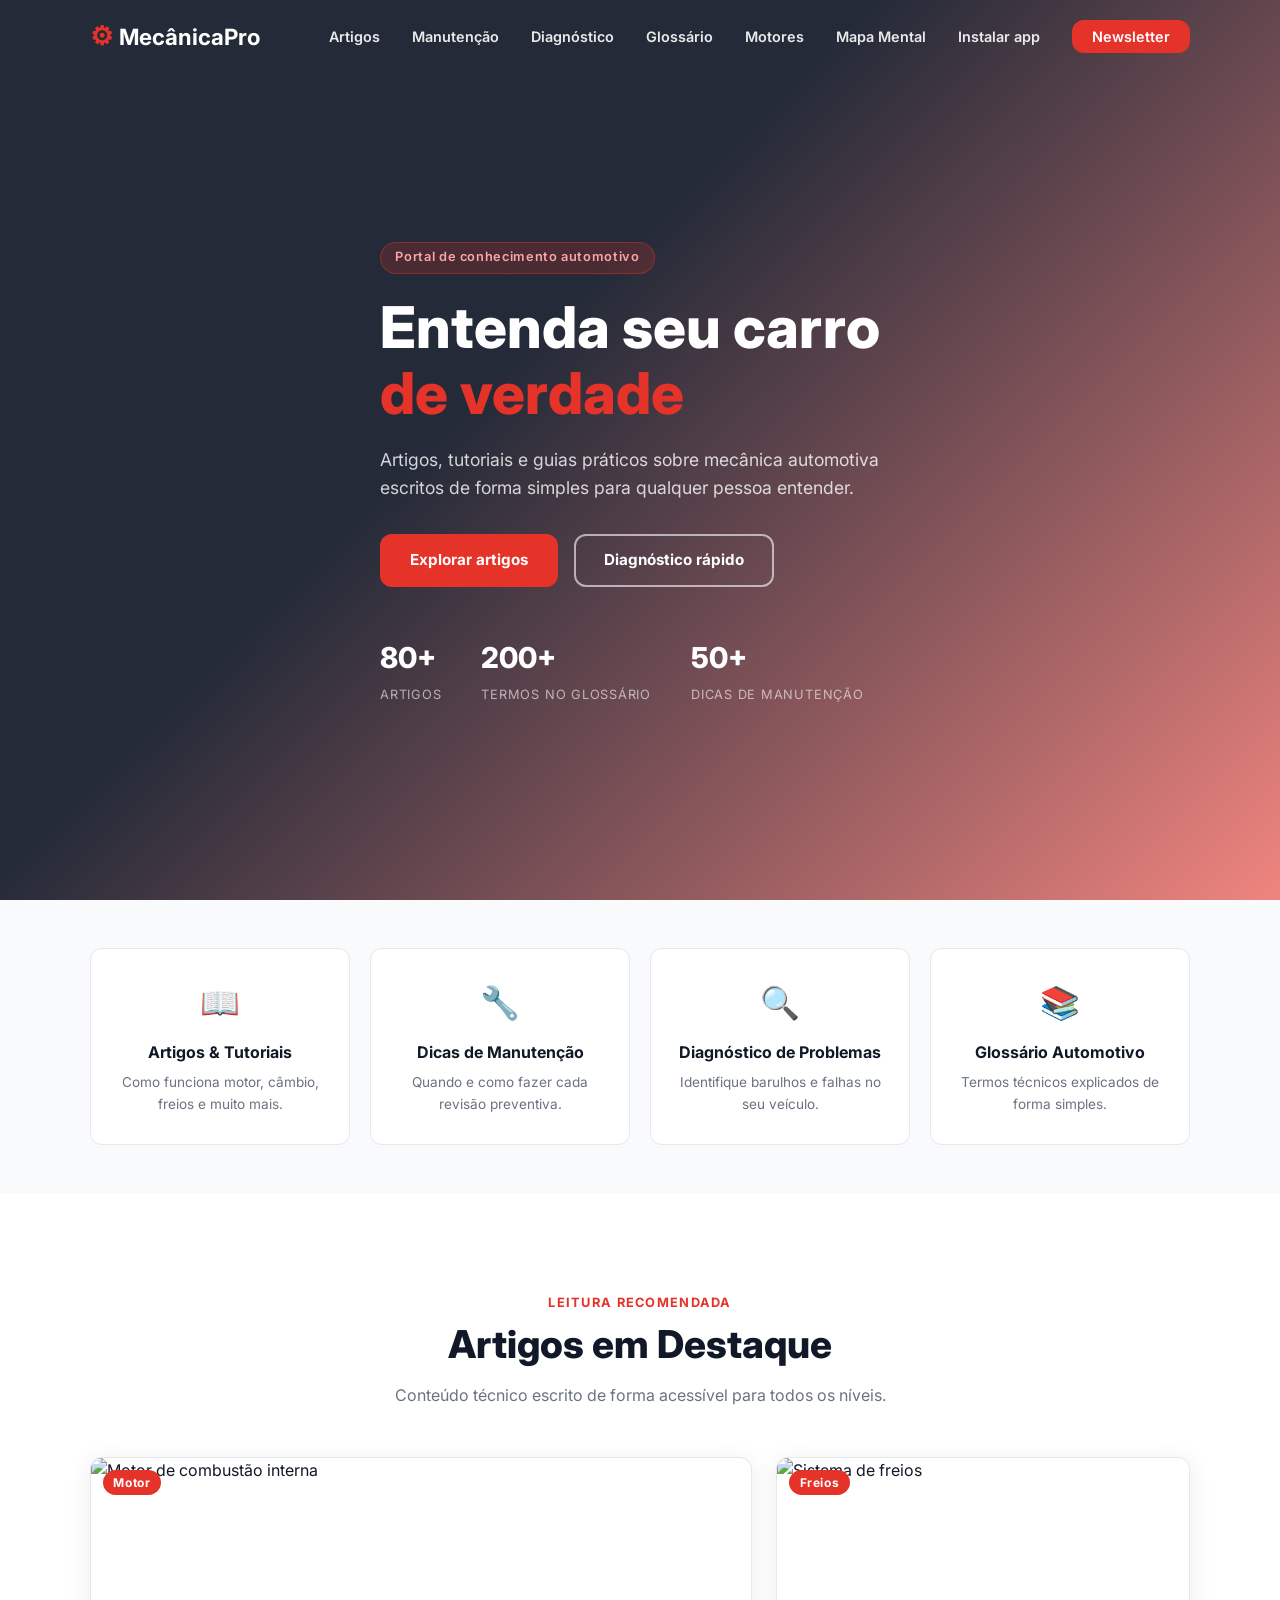
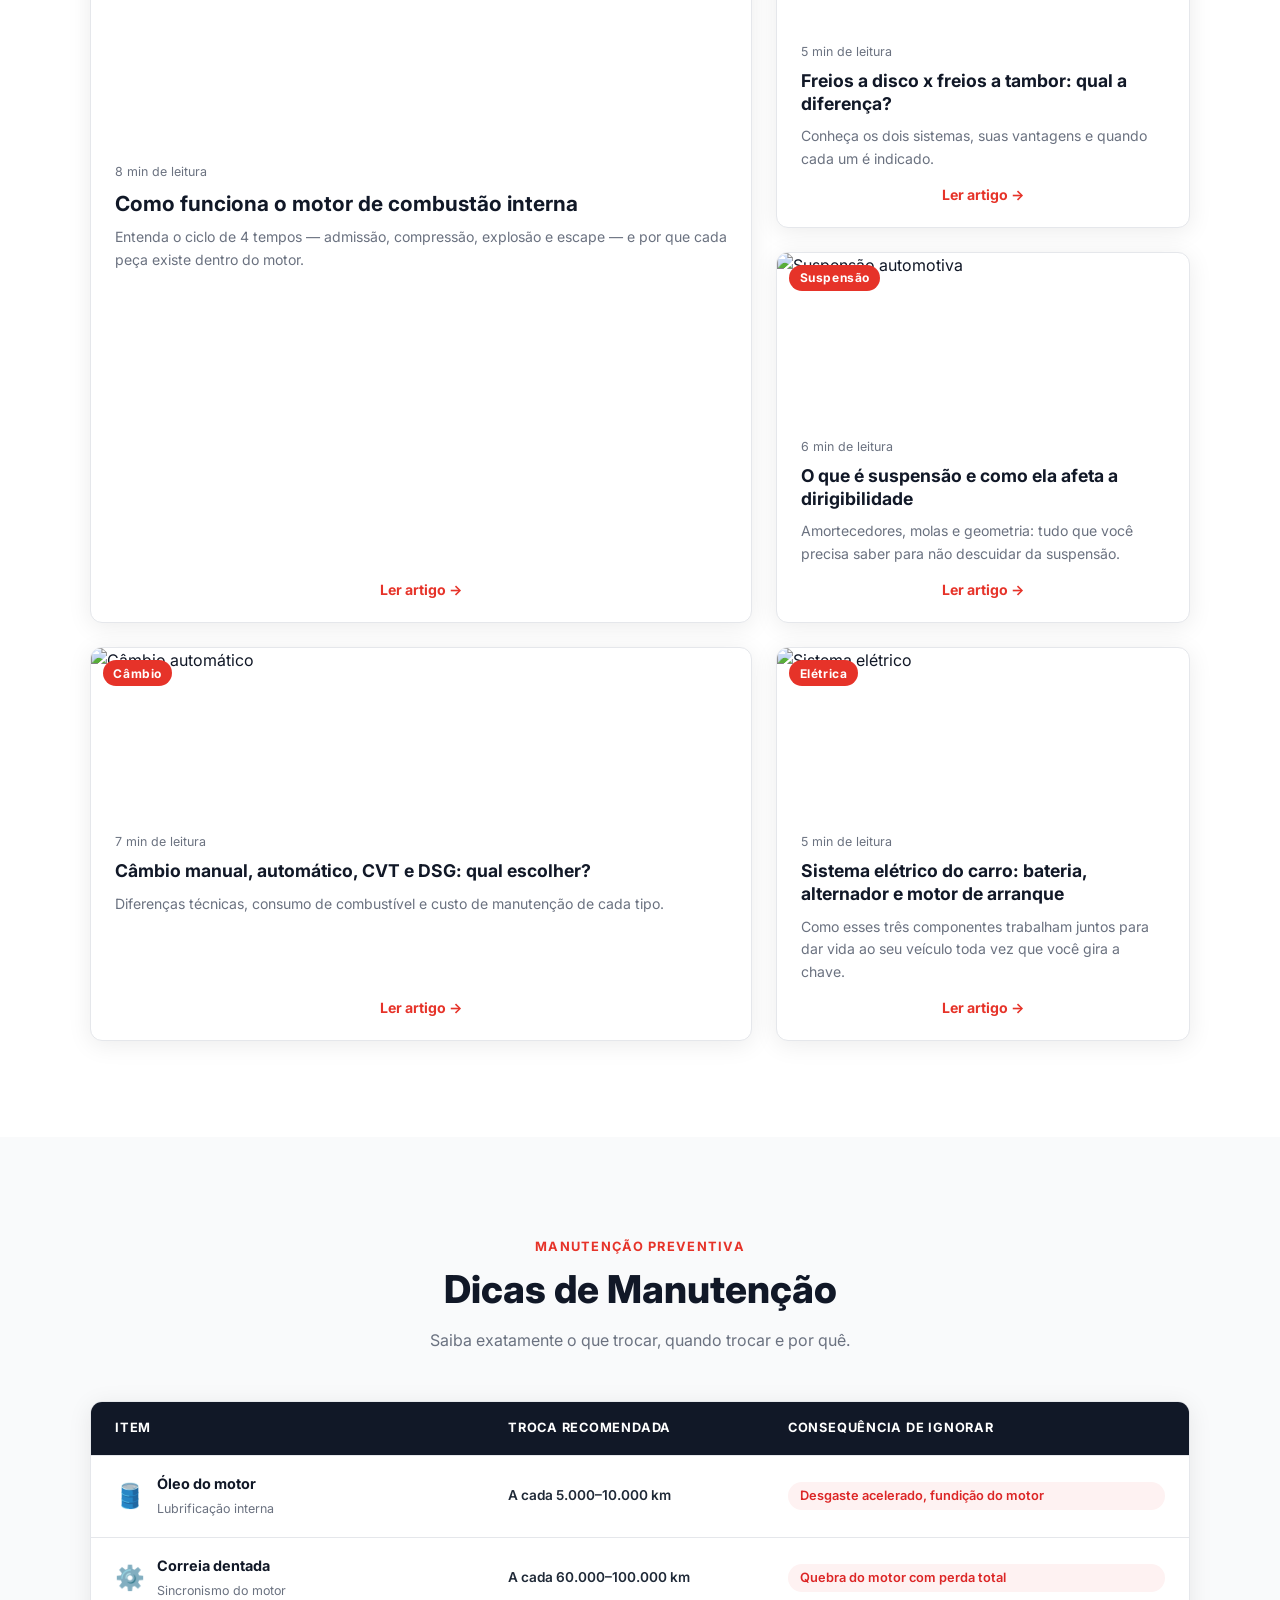
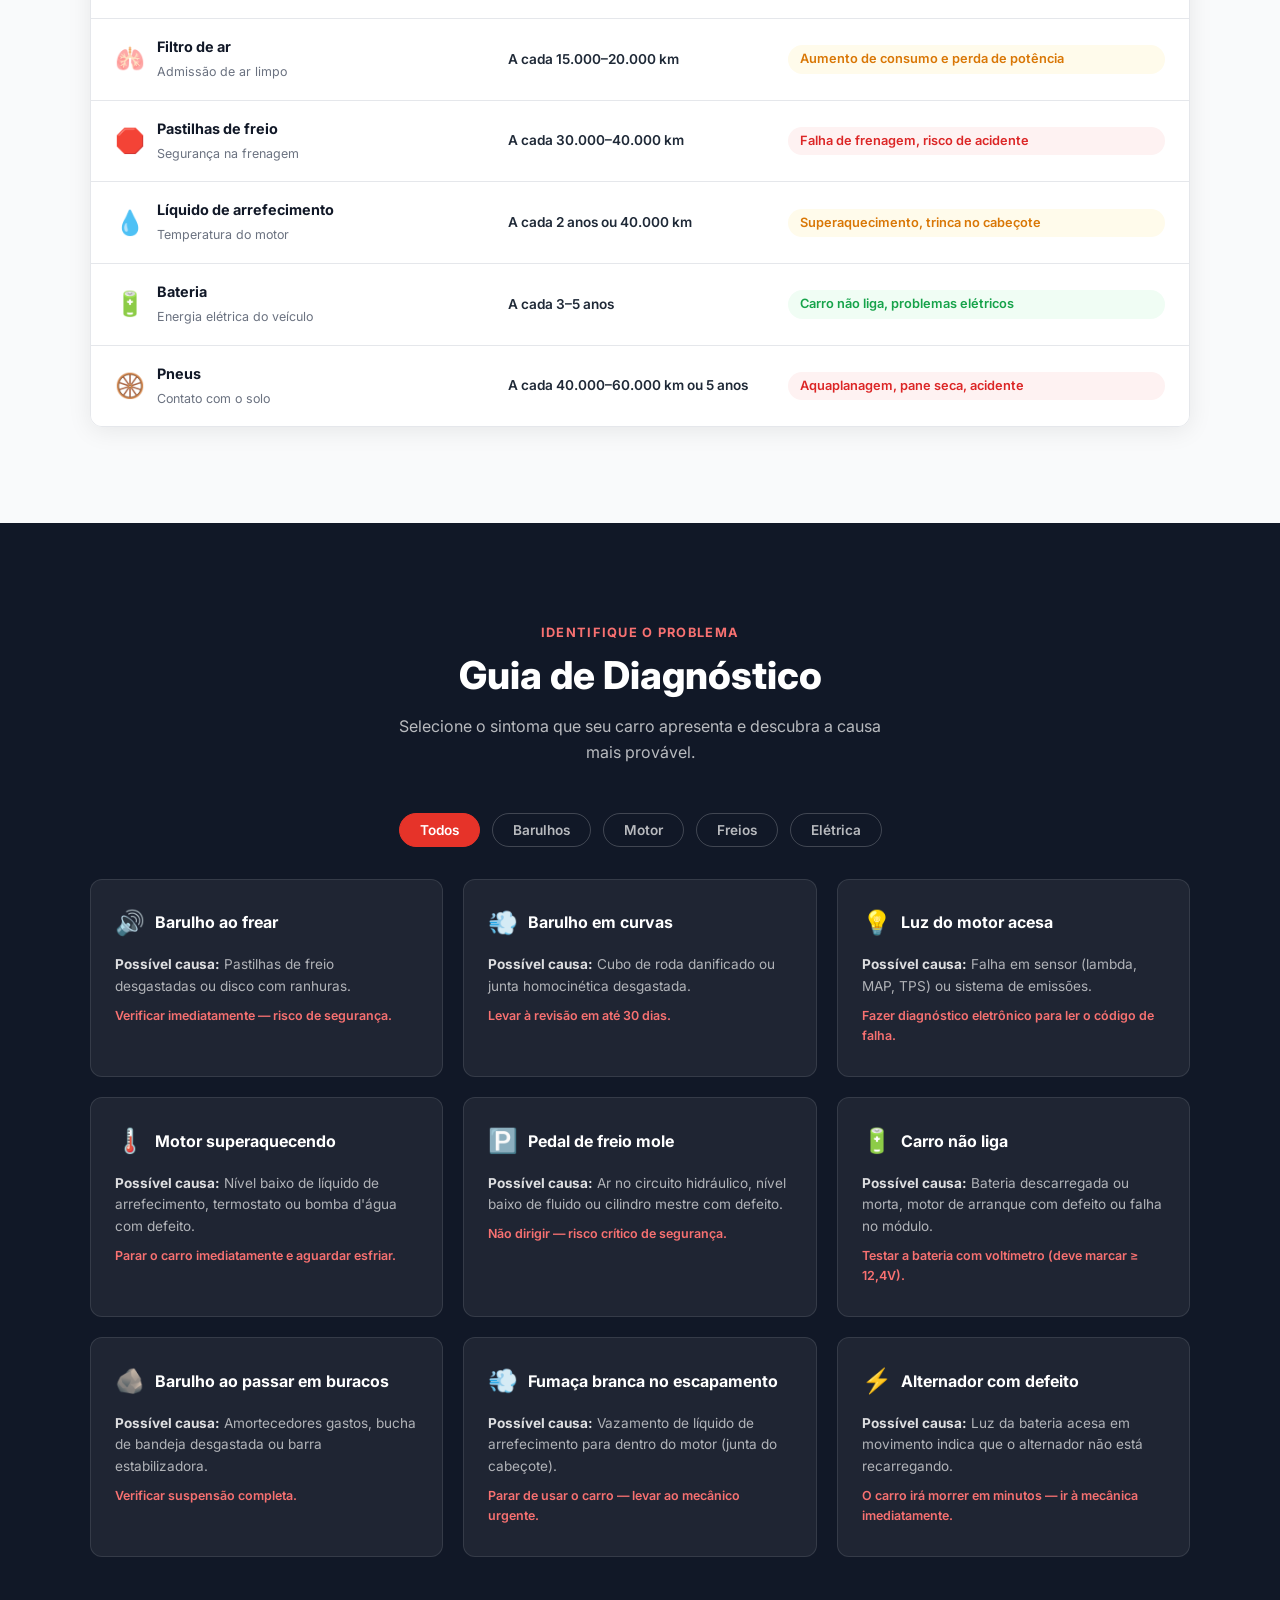
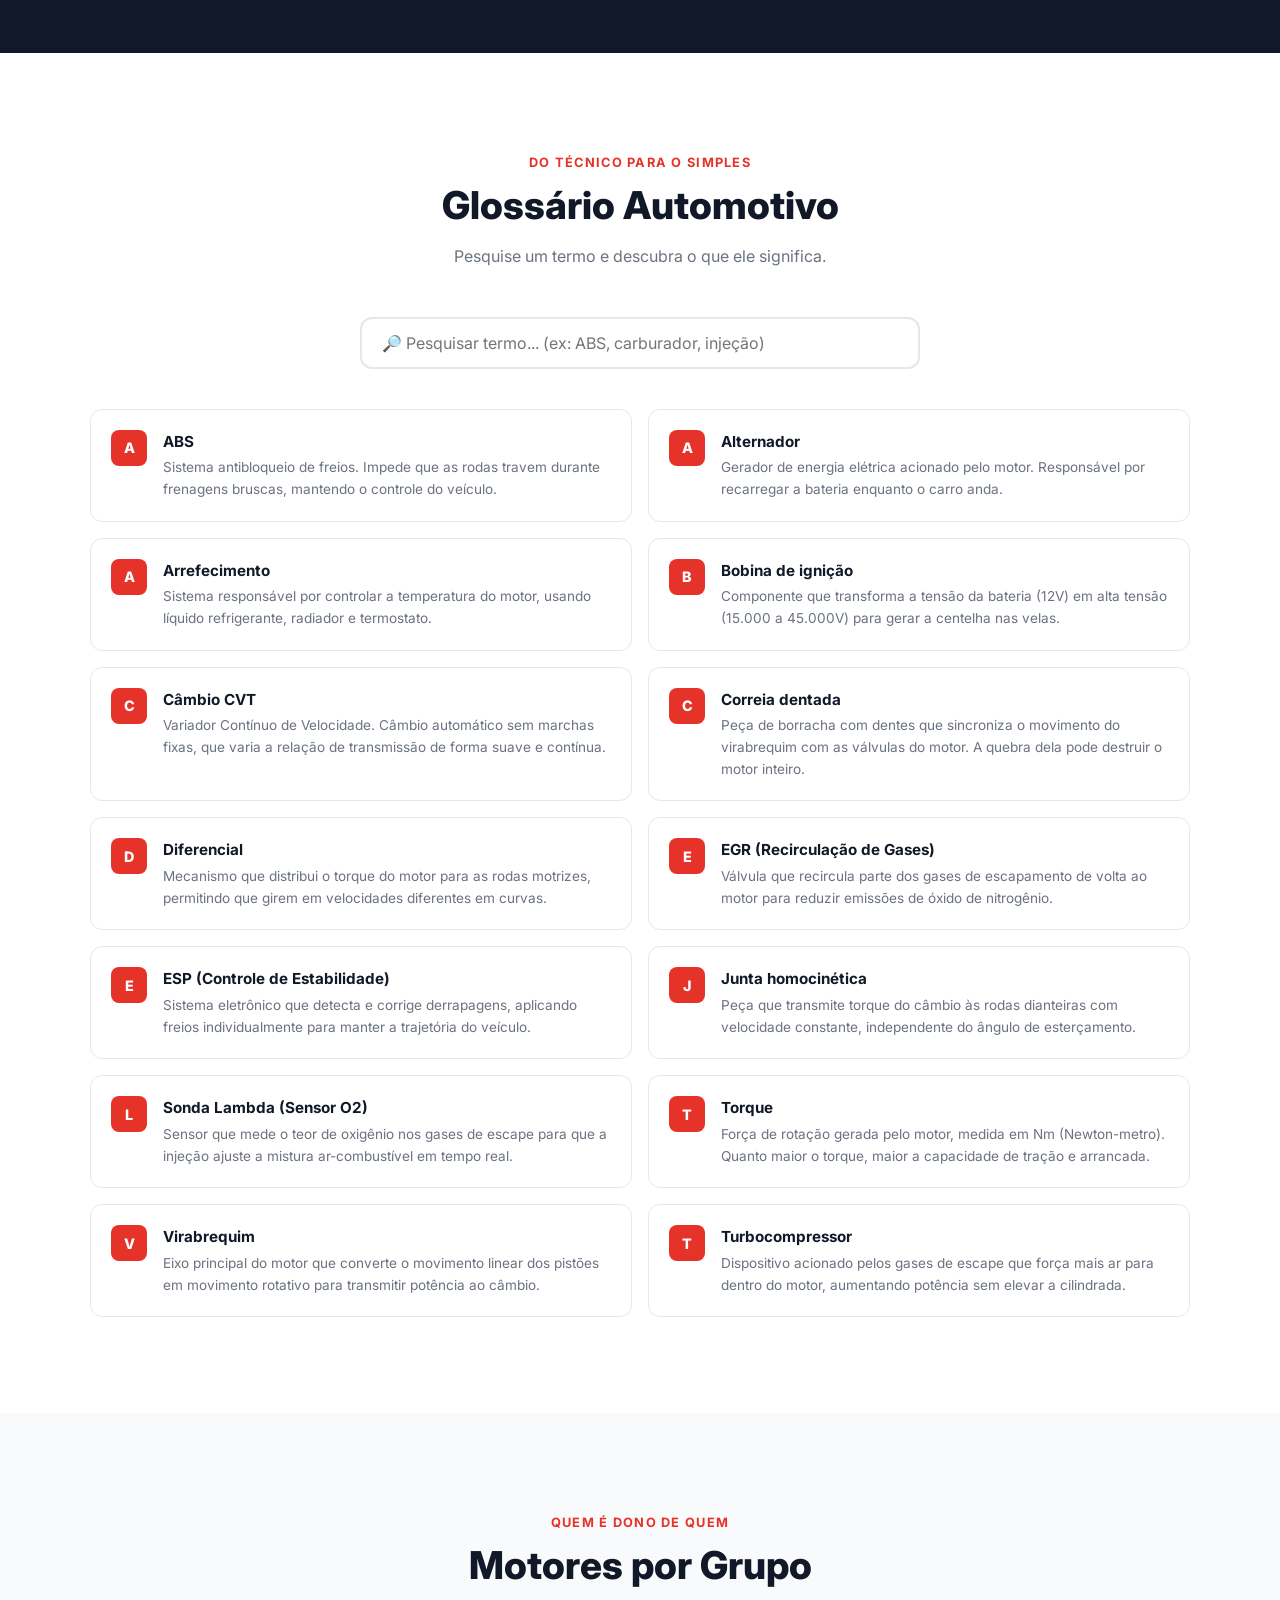
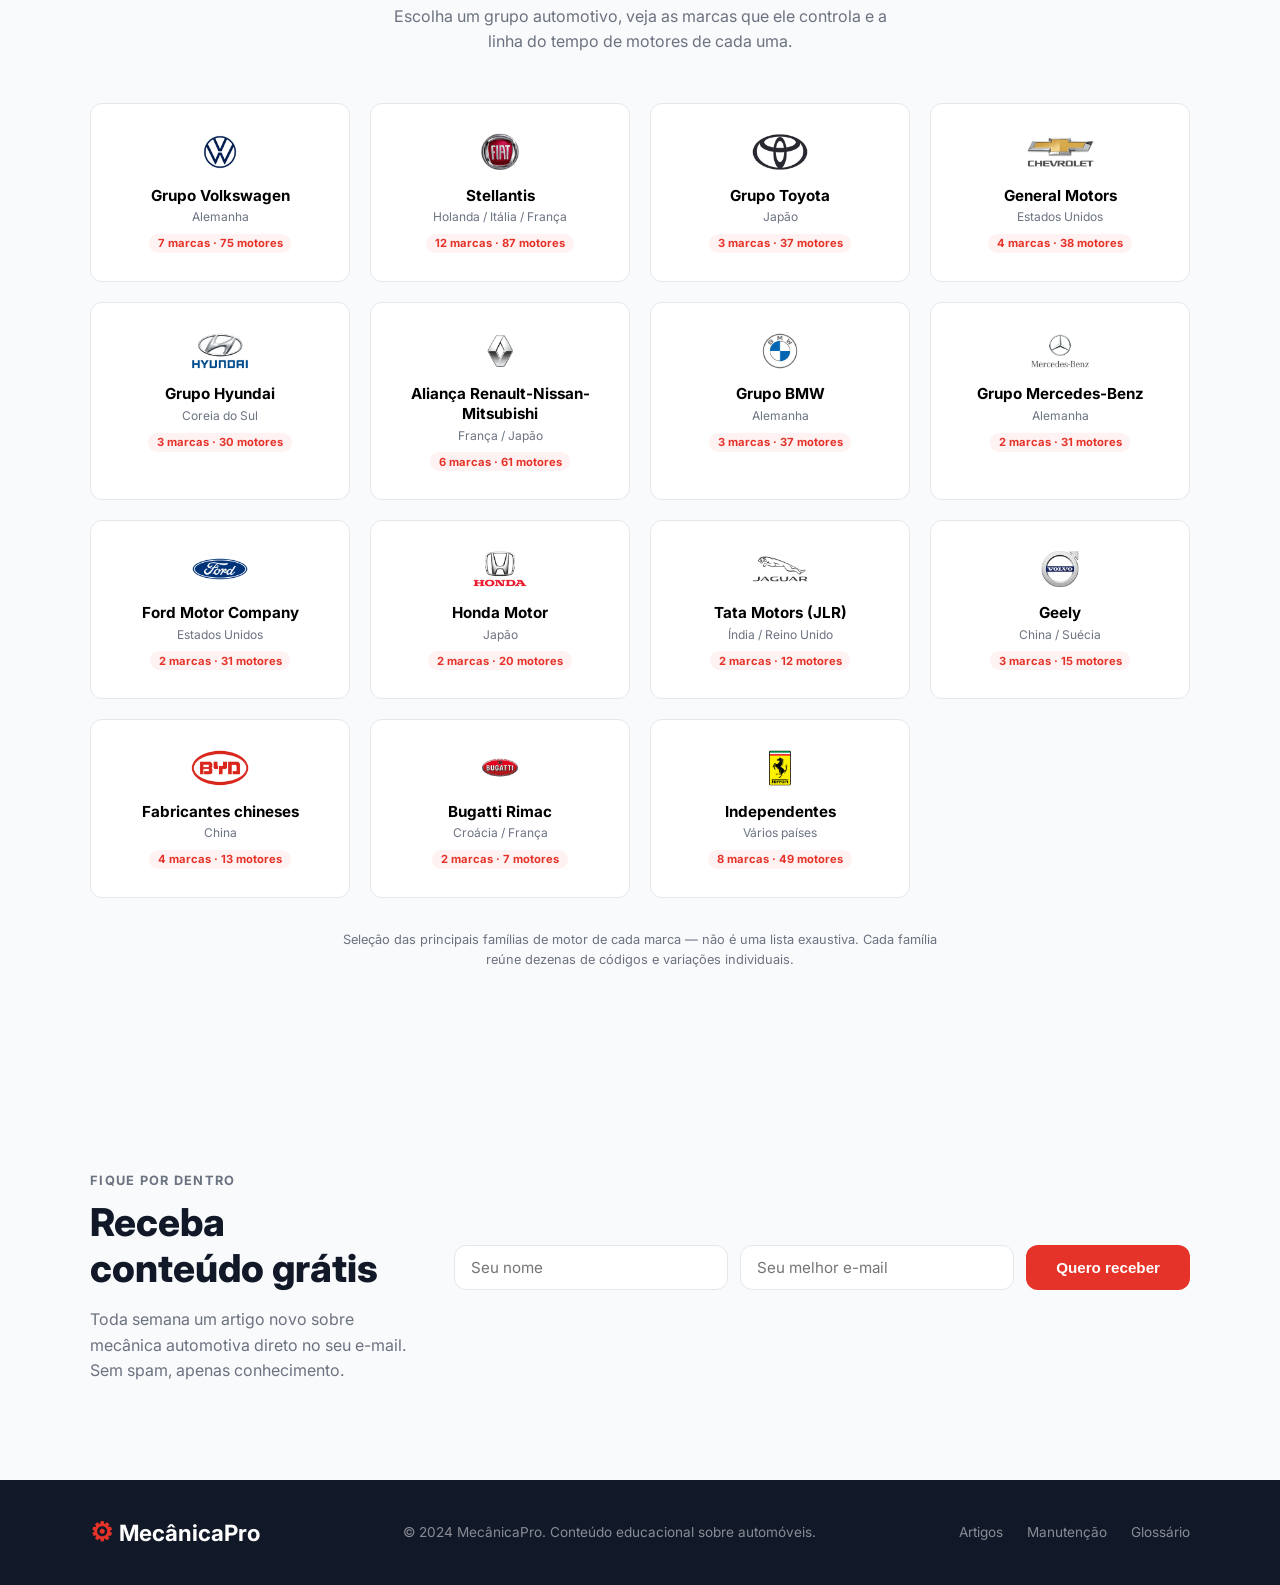
==== commit d3da63fb: "Botao de instalar no site e pagina de diagnostico da instalacao O icone instalado continua vindo com" ====
--- a/index.html
+++ b/index.html
@@ -4,10 +4,18 @@
   <meta charset="UTF-8" />
   <meta name="viewport" content="width=device-width, initial-scale=1.0" />
   <title>MecânicaPro | Conhecimento Automotivo</title>
-  <link rel="stylesheet" href="style.css?v=28" />
+  <link rel="stylesheet" href="style.css?v=29" />
   <link rel="preconnect" href="https://fonts.googleapis.com" />
   <link rel="preconnect" href="https://fonts.gstatic.com" crossorigin />
   <link href="https://fonts.googleapis.com/css2?family=Inter:wght@400;500;600;700;800&display=swap" rel="stylesheet" />
+  <link rel="manifest" href="manifest.json?v=2" />
+  <meta name="theme-color" content="#0d1117" />
+  <meta name="mobile-web-app-capable" content="yes" />
+  <meta name="apple-mobile-web-app-capable" content="yes" />
+  <meta name="apple-mobile-web-app-status-bar-style" content="black-translucent" />
+  <meta name="apple-mobile-web-app-title" content="MecânicaPro" />
+  <link rel="apple-touch-icon" href="icones/apple-touch-icon.png" />
+  <link rel="icon" href="icones/icone-192.png" />
 </head>
 <body>
 
@@ -26,6 +34,7 @@
           <li><a href="#glossario"   class="nav__link">Glossário</a></li>
           <li><a href="#motores"     class="nav__link">Motores</a></li>
           <li><a href="mapa-mental.html" class="nav__link">Mapa Mental</a></li>
+          <li><a href="instalar.html"    class="nav__link">Instalar app</a></li>
           <li><a href="#newsletter"  class="nav__link nav__link--cta">Newsletter</a></li>
         </ul>
       </nav>
@@ -560,7 +569,46 @@
     </div>
   </div>
 
-  <script src="montagem-dados.js?v=1"></script>
-  <script src="app.js?v=25"></script>
+  <script src="montagem-dados.js?v=4"></script>
+  <script src="app.js?v=29"></script>
+  <script>
+    // instala o app no celular e deixa o site abrir sem internet
+    if ('serviceWorker' in navigator) {
+      addEventListener('load', () => navigator.serviceWorker.register('sw.js').catch(() => {}));
+    }
+
+    // ---- botão de instalar o aplicativo ----
+    // O Chrome só deixa chamar a instalação de dentro de um clique, e só
+    // depois de avisar, pelo evento abaixo, que aceita instalar. Por isso o
+    // botão nasce escondido: se o evento não vier, instalar não é possível
+    // e um botão morto só enganaria. Quem quiser saber POR QUE não veio tem
+    // a página instalar.html, que mostra o diagnóstico.
+    (function () {
+      let adiado = null;
+      const bt = document.createElement('button');
+      bt.id = 'instalar-app';
+      bt.type = 'button';
+      bt.innerHTML = '⬇ Instalar aplicativo';
+      bt.hidden = true;
+      bt.addEventListener('click', async () => {
+        if (!adiado) return;
+        bt.disabled = true;
+        adiado.prompt();
+        const r = await adiado.userChoice;
+        adiado = null;
+        if (r.outcome === 'accepted') bt.hidden = true;
+        else { bt.disabled = false; }
+      });
+      addEventListener('beforeinstallprompt', e => {
+        e.preventDefault();
+        adiado = e;
+        bt.hidden = false;
+      });
+      addEventListener('appinstalled', () => { bt.hidden = true; });
+      // já aberto como app: não há o que instalar
+      if (matchMedia('(display-mode: standalone)').matches) bt.hidden = true;
+      addEventListener('DOMContentLoaded', () => document.body.appendChild(bt));
+    })();
+  </script>
 </body>
 </html>
--- a/style.css
+++ b/style.css
@@ -1342,3 +1342,32 @@
 }
 
 .peca-btn--ligado:hover { background: var(--red-dark); color: var(--white); }
+
+/* ---------------------------------------------------------
+   BOTÃO DE INSTALAR O APLICATIVO
+   Nasce escondido pelo HTML e só aparece quando o navegador
+   avisa que aceita instalar. Flutua no canto para não brigar
+   com o cabeçalho, e no celular ocupa a largura toda.
+   --------------------------------------------------------- */
+#instalar-app {
+  position: fixed;
+  right: 18px;
+  bottom: 18px;
+  z-index: 900;
+  padding: 13px 20px;
+  border: 0;
+  border-radius: 999px;
+  background: var(--vermelho, #e5484d);
+  color: #fff;
+  font: 600 .98rem/1 inherit;
+  letter-spacing: .01em;
+  cursor: pointer;
+  box-shadow: 0 6px 22px rgba(0, 0, 0, .45);
+}
+#instalar-app:hover    { filter: brightness(1.08); }
+#instalar-app:disabled { opacity: .6; cursor: default; }
+#instalar-app[hidden]  { display: none; }
+
+@media (max-width: 560px) {
+  #instalar-app { left: 14px; right: 14px; bottom: 14px; text-align: center; }
+}
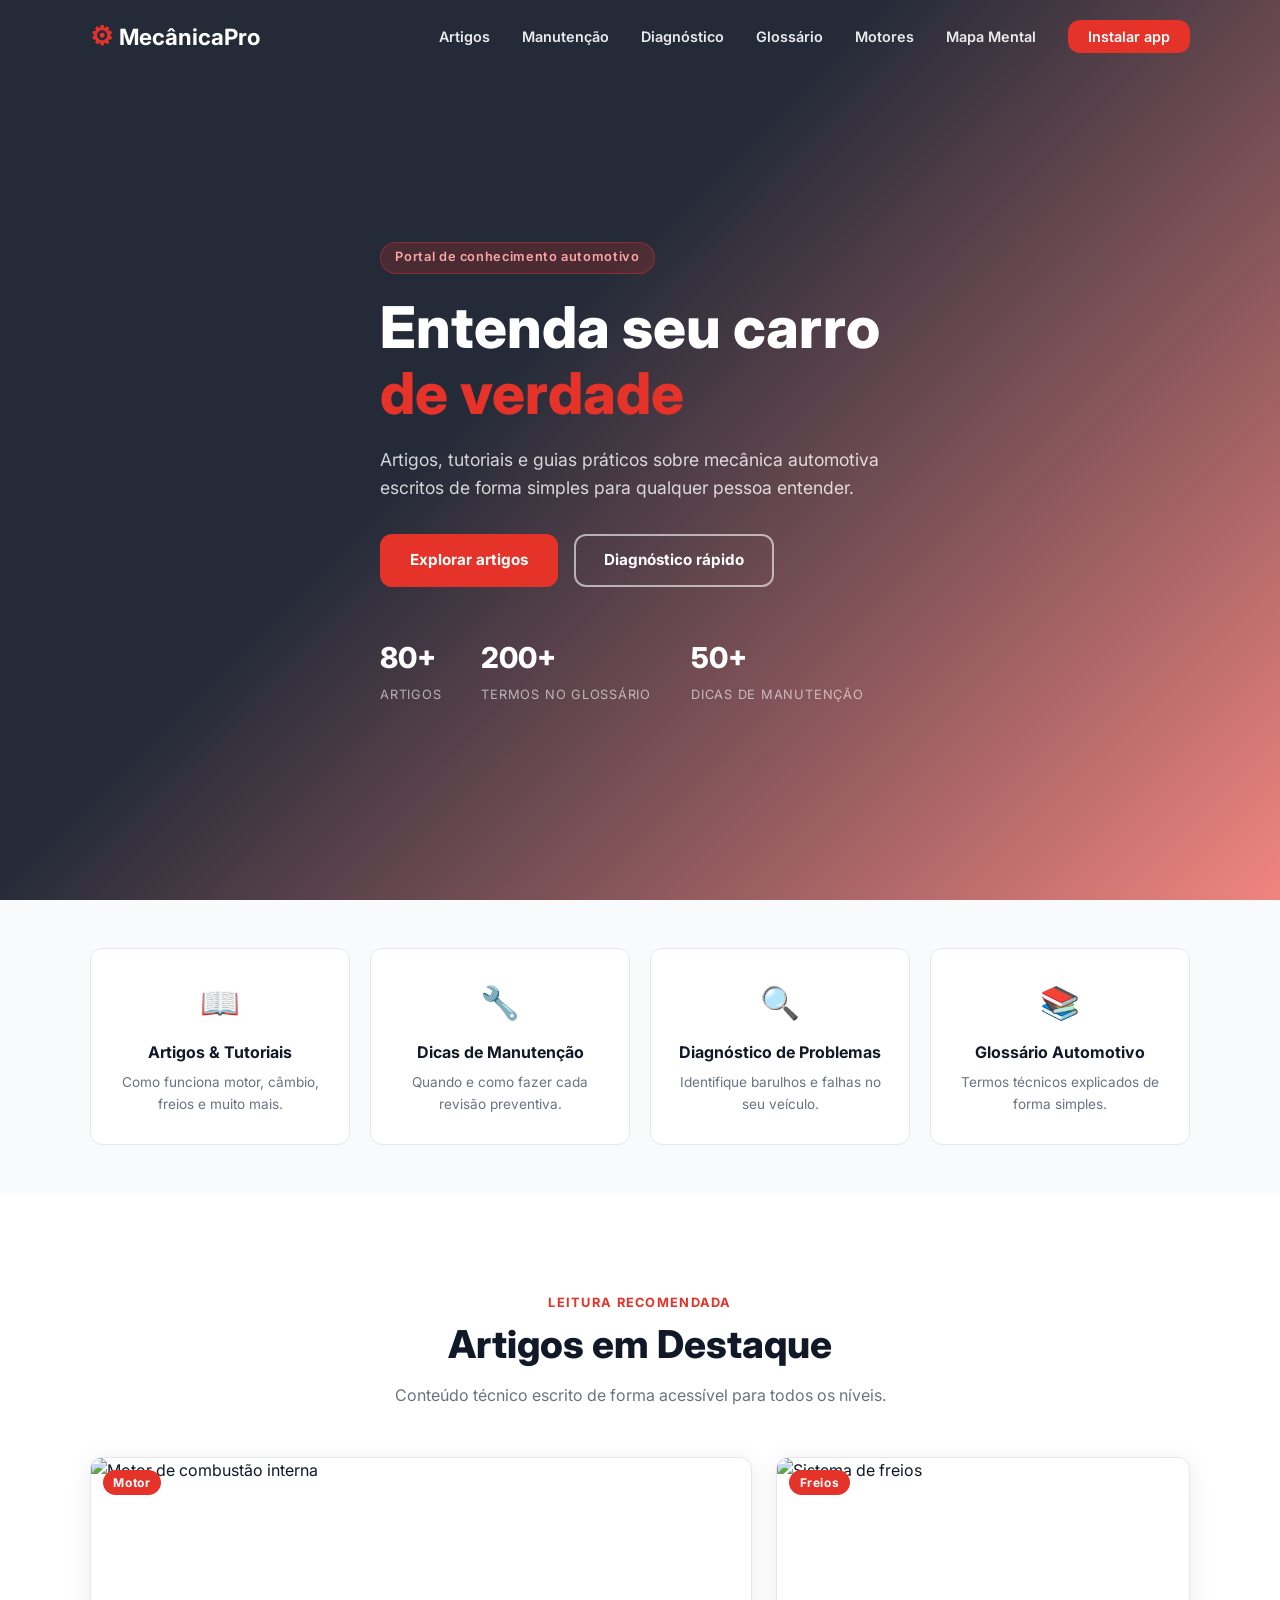
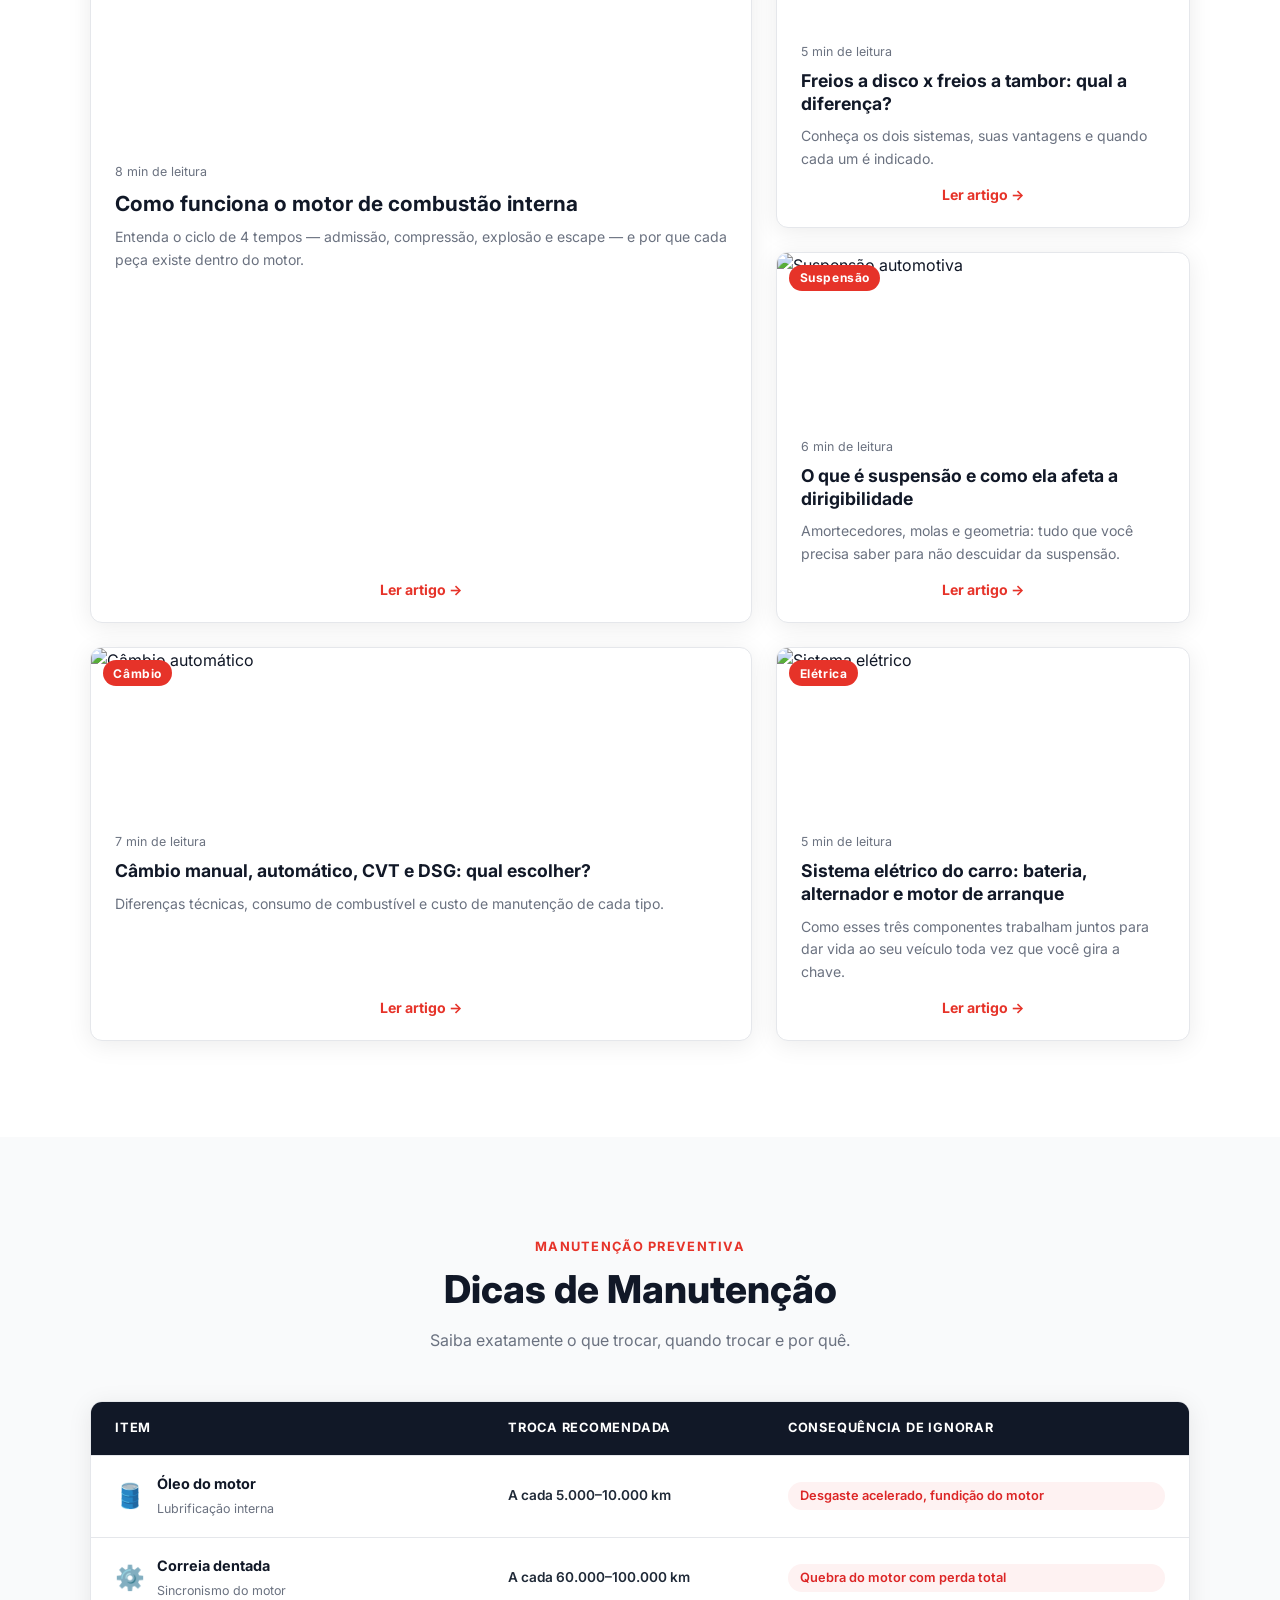
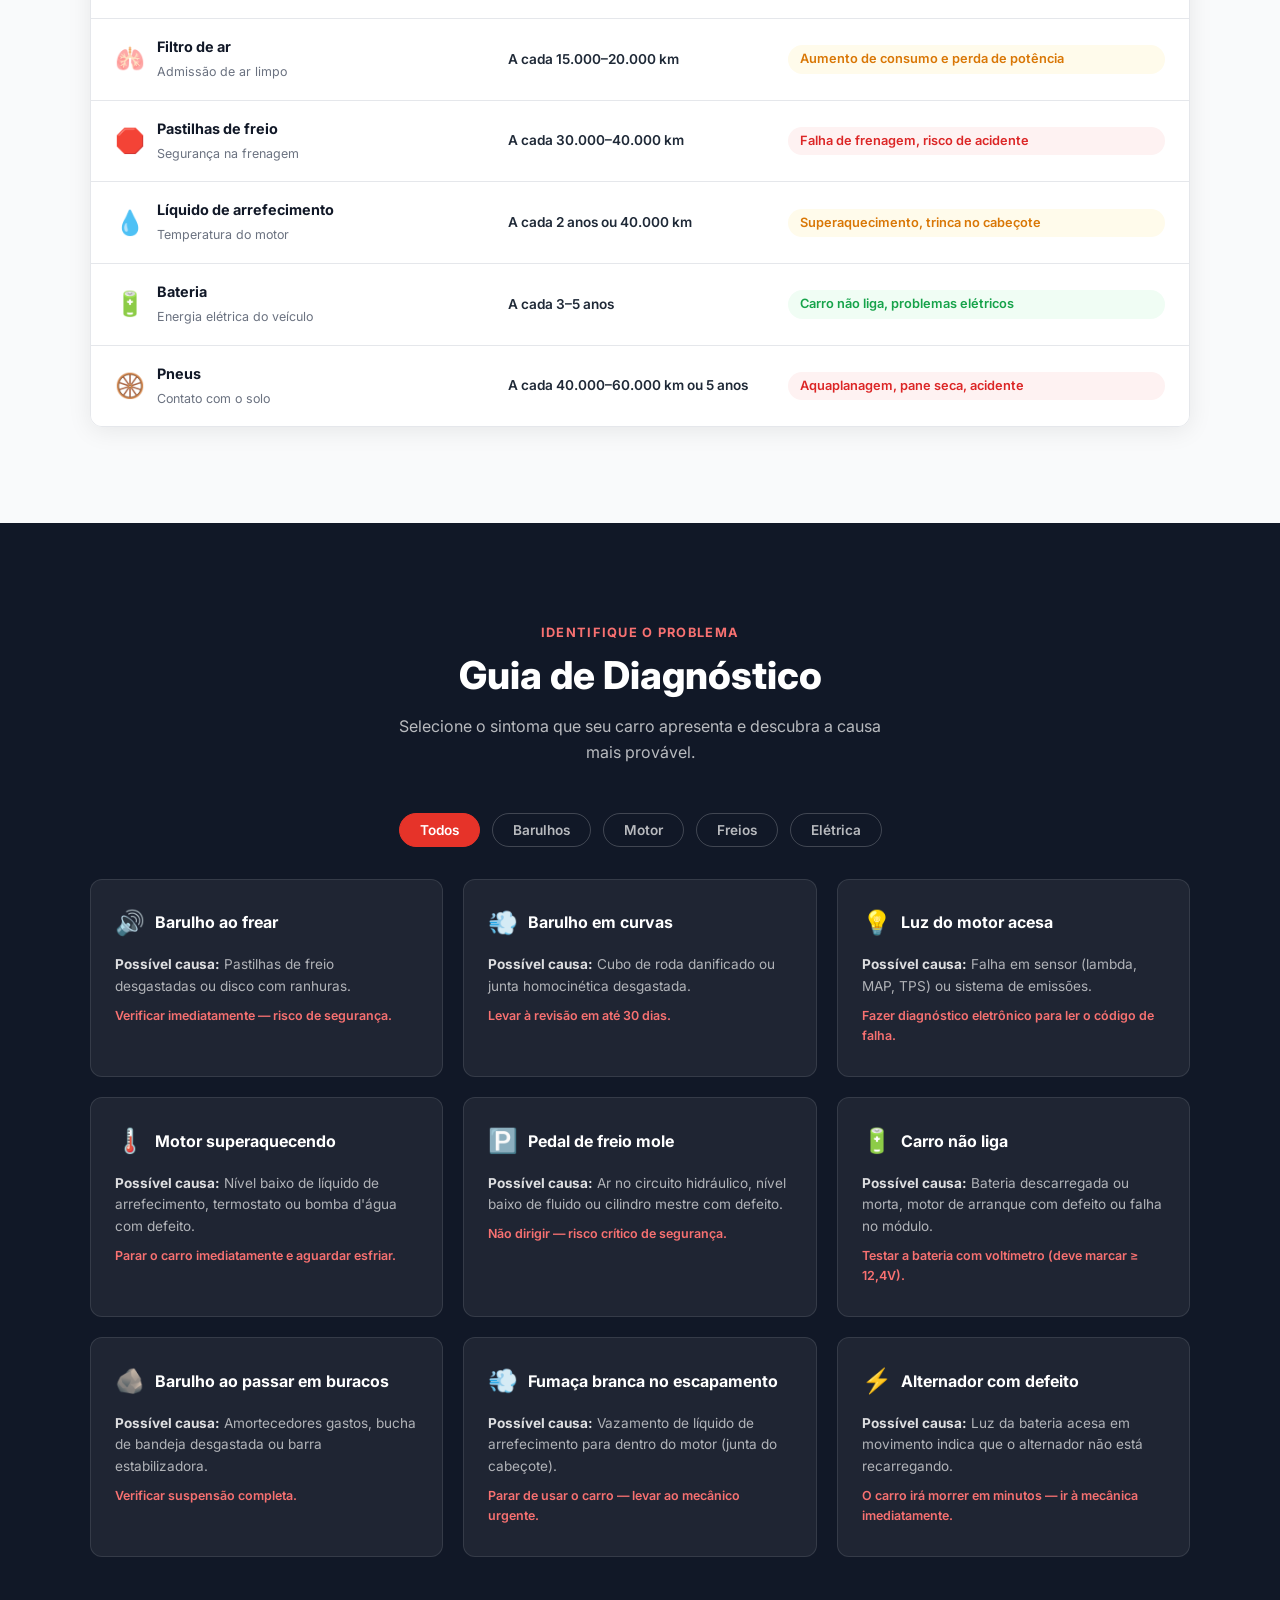
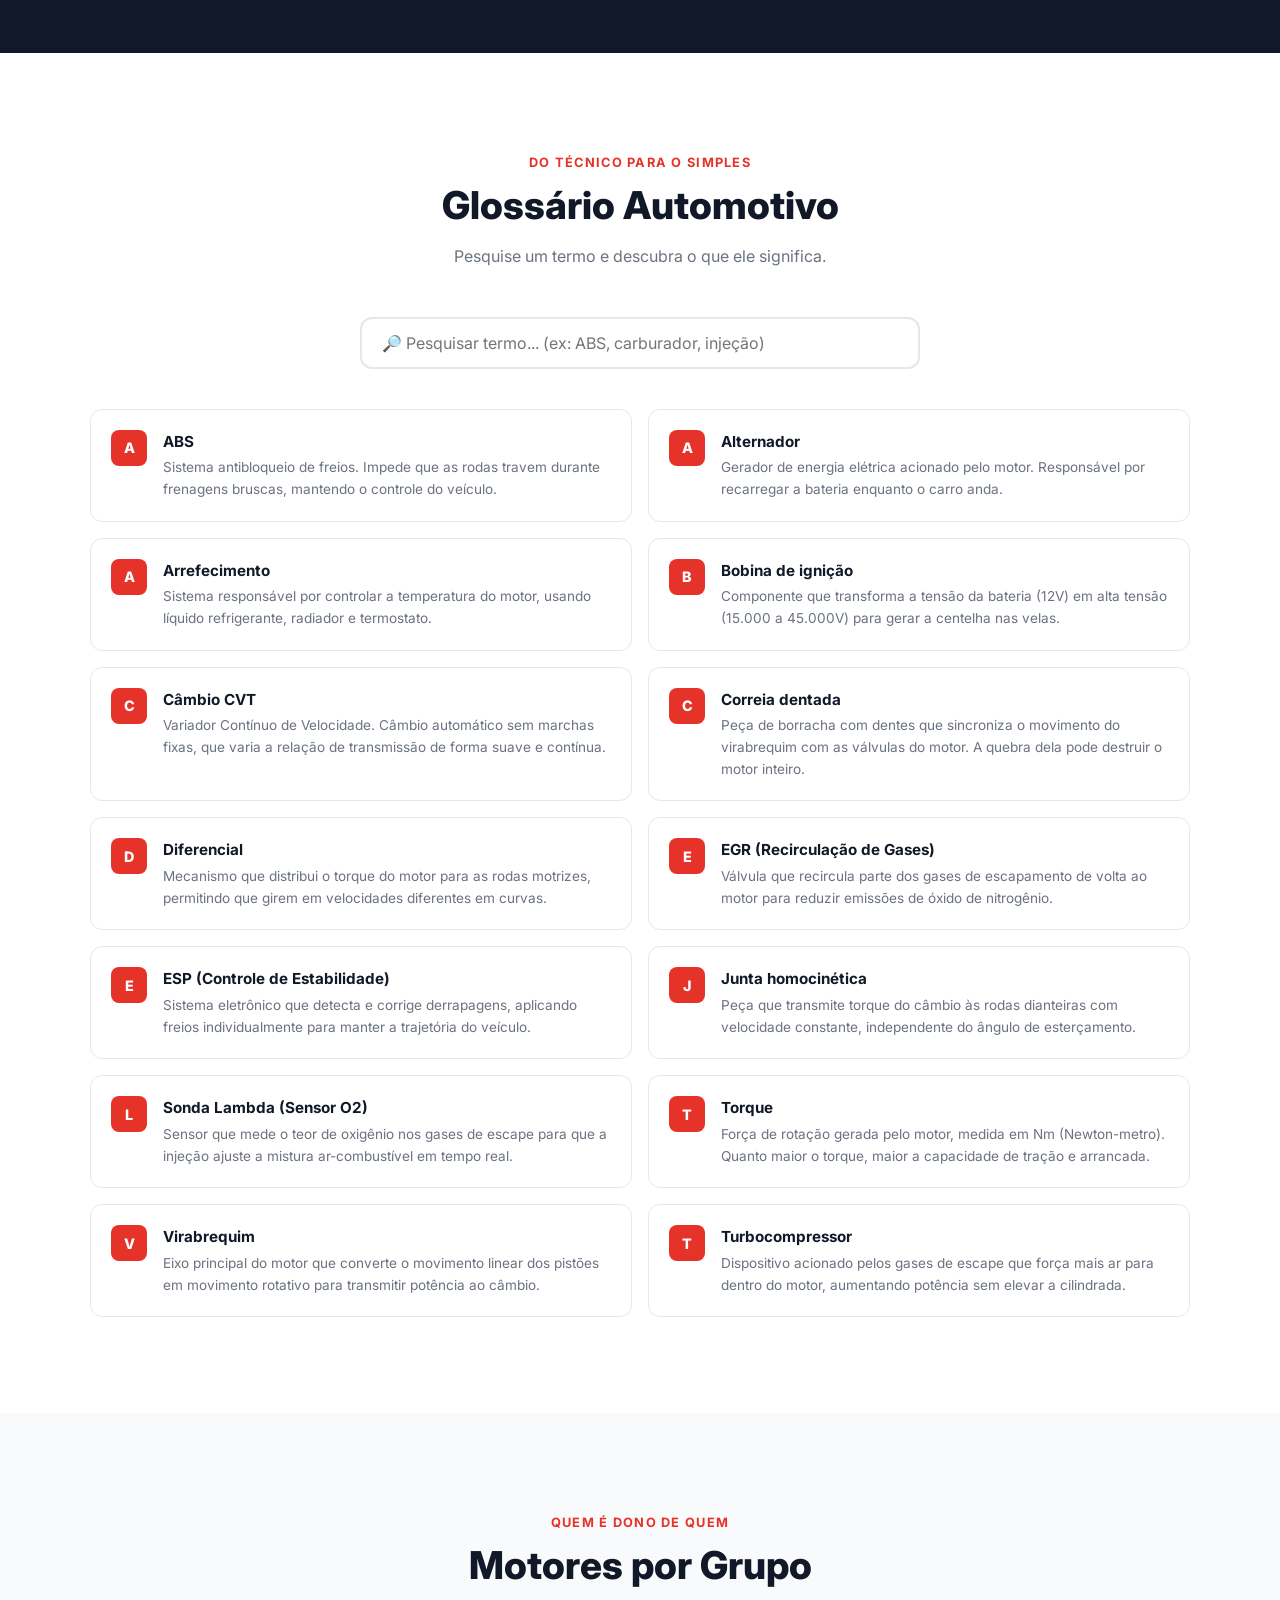
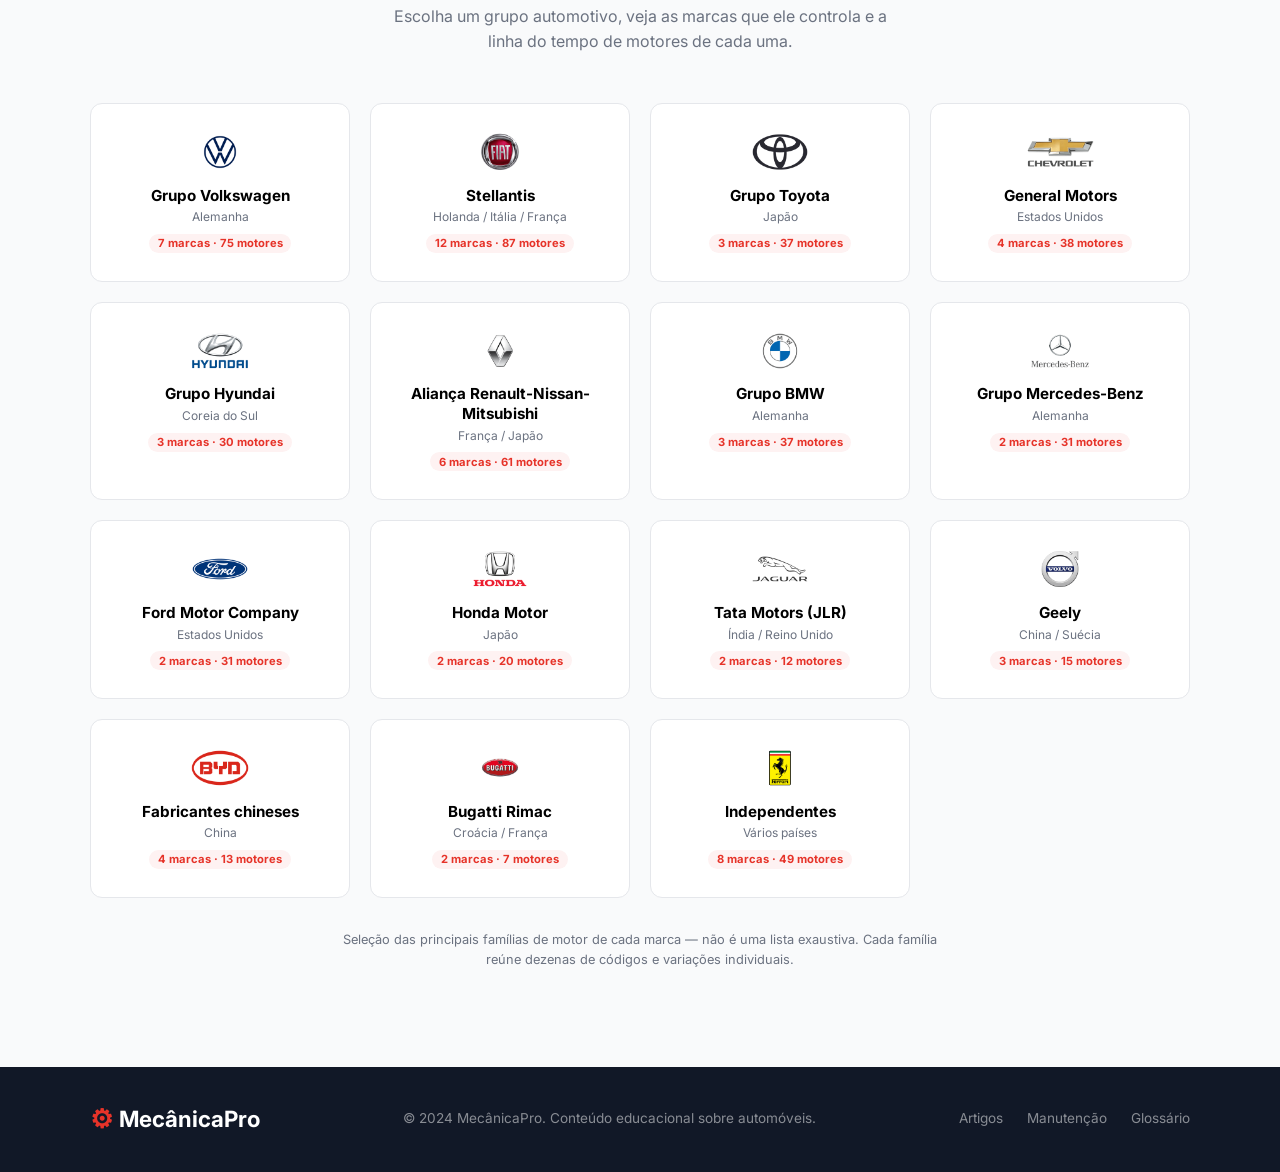
==== commit 8137dc2f: "Remove a secao de newsletter Saiu inteira: a secao do index.html, o link do menu, o handler do formu" ====
--- a/index.html
+++ b/index.html
@@ -4,7 +4,7 @@
   <meta charset="UTF-8" />
   <meta name="viewport" content="width=device-width, initial-scale=1.0" />
   <title>MecânicaPro | Conhecimento Automotivo</title>
-  <link rel="stylesheet" href="style.css?v=29" />
+  <link rel="stylesheet" href="style.css?v=30" />
   <link rel="preconnect" href="https://fonts.googleapis.com" />
   <link rel="preconnect" href="https://fonts.gstatic.com" crossorigin />
   <link href="https://fonts.googleapis.com/css2?family=Inter:wght@400;500;600;700;800&display=swap" rel="stylesheet" />
@@ -34,8 +34,7 @@
           <li><a href="#glossario"   class="nav__link">Glossário</a></li>
           <li><a href="#motores"     class="nav__link">Motores</a></li>
           <li><a href="mapa-mental.html" class="nav__link">Mapa Mental</a></li>
-          <li><a href="instalar.html"    class="nav__link">Instalar app</a></li>
-          <li><a href="#newsletter"  class="nav__link nav__link--cta">Newsletter</a></li>
+          <li><a href="instalar.html"    class="nav__link nav__link--cta">Instalar app</a></li>
         </ul>
       </nav>
       <button class="hamburger" id="hamburger" aria-label="Menu">
@@ -526,25 +525,6 @@
     </div>
   </section>
 
-  <!-- NEWSLETTER -->
-  <section class="newsletter" id="newsletter">
-    <div class="container newsletter__inner">
-      <div class="newsletter__text">
-        <p class="section__tag">Fique por dentro</p>
-        <h2 class="section__title">Receba conteúdo grátis</h2>
-        <p>Toda semana um artigo novo sobre mecânica automotiva direto no seu e-mail. Sem spam, apenas conhecimento.</p>
-      </div>
-      <form class="newsletter__form" id="newsletter-form" novalidate>
-        <div class="newsletter__inputs">
-          <input type="text"  id="nl-nome"  placeholder="Seu nome" required />
-          <input type="email" id="nl-email" placeholder="Seu melhor e-mail" required />
-          <button type="submit" class="btn btn--primary">Quero receber</button>
-        </div>
-        <p class="newsletter__msg" id="nl-msg"></p>
-      </form>
-    </div>
-  </section>
-
   <!-- FOOTER -->
   <footer class="footer">
     <div class="container footer__inner">
@@ -570,7 +550,7 @@
   </div>
 
   <script src="montagem-dados.js?v=4"></script>
-  <script src="app.js?v=29"></script>
+  <script src="app.js?v=30"></script>
   <script>
     // instala o app no celular e deixa o site abrir sem internet
     if ('serviceWorker' in navigator) {
--- a/style.css
+++ b/style.css
@@ -898,48 +898,6 @@
 .montagem__acoes { margin-top: .5rem; }
 
 /* =========================================
-   NEWSLETTER
-   ========================================= */
-.newsletter { padding: 6rem 0; background: var(--light); }
-
-.newsletter__inner {
-  display: grid;
-  grid-template-columns: 1fr 1.2fr;
-  gap: 3rem;
-  align-items: center;
-}
-
-.newsletter__text p { color: var(--gray); margin-top: .5rem; }
-
-.newsletter__inputs {
-  display: grid;
-  grid-template-columns: 1fr 1fr auto;
-  gap: .75rem;
-  align-items: stretch;
-}
-
-.newsletter__inputs input {
-  padding: .75rem 1rem;
-  border: 1.5px solid var(--border);
-  border-radius: var(--radius);
-  font-family: inherit;
-  font-size: .95rem;
-  outline: none;
-  transition: border-color var(--transition);
-}
-
-.newsletter__inputs input:focus { border-color: var(--red); }
-
-.newsletter__msg {
-  margin-top: .75rem;
-  font-size: .85rem;
-  color: var(--gray);
-}
-
-.newsletter__msg.success { color: #16a34a; }
-.newsletter__msg.error   { color: var(--red); }
-
-/* =========================================
    FOOTER
    ========================================= */
 .footer { background: var(--dark); padding: 2rem 0; }
@@ -971,9 +929,6 @@
   .tabela-row            { grid-template-columns: 1fr 1fr; }
   .tabela-header span:last-child,
   .tabela-row .tabela-risco { display: none; }
-  .newsletter__inner     { grid-template-columns: 1fr; }
-  .newsletter__inputs    { grid-template-columns: 1fr 1fr; }
-  .newsletter__inputs .btn { grid-column: span 2; }
 }
 
 @media (max-width: 700px) {
@@ -994,8 +949,6 @@
   .glossario__grid    { grid-template-columns: 1fr; }
   .hero__actions      { flex-direction: column; }
   .footer__inner      { flex-direction: column; text-align: center; }
-  .newsletter__inputs { grid-template-columns: 1fr; }
-  .newsletter__inputs .btn { grid-column: 1; }
 }
 
 /* =========================================
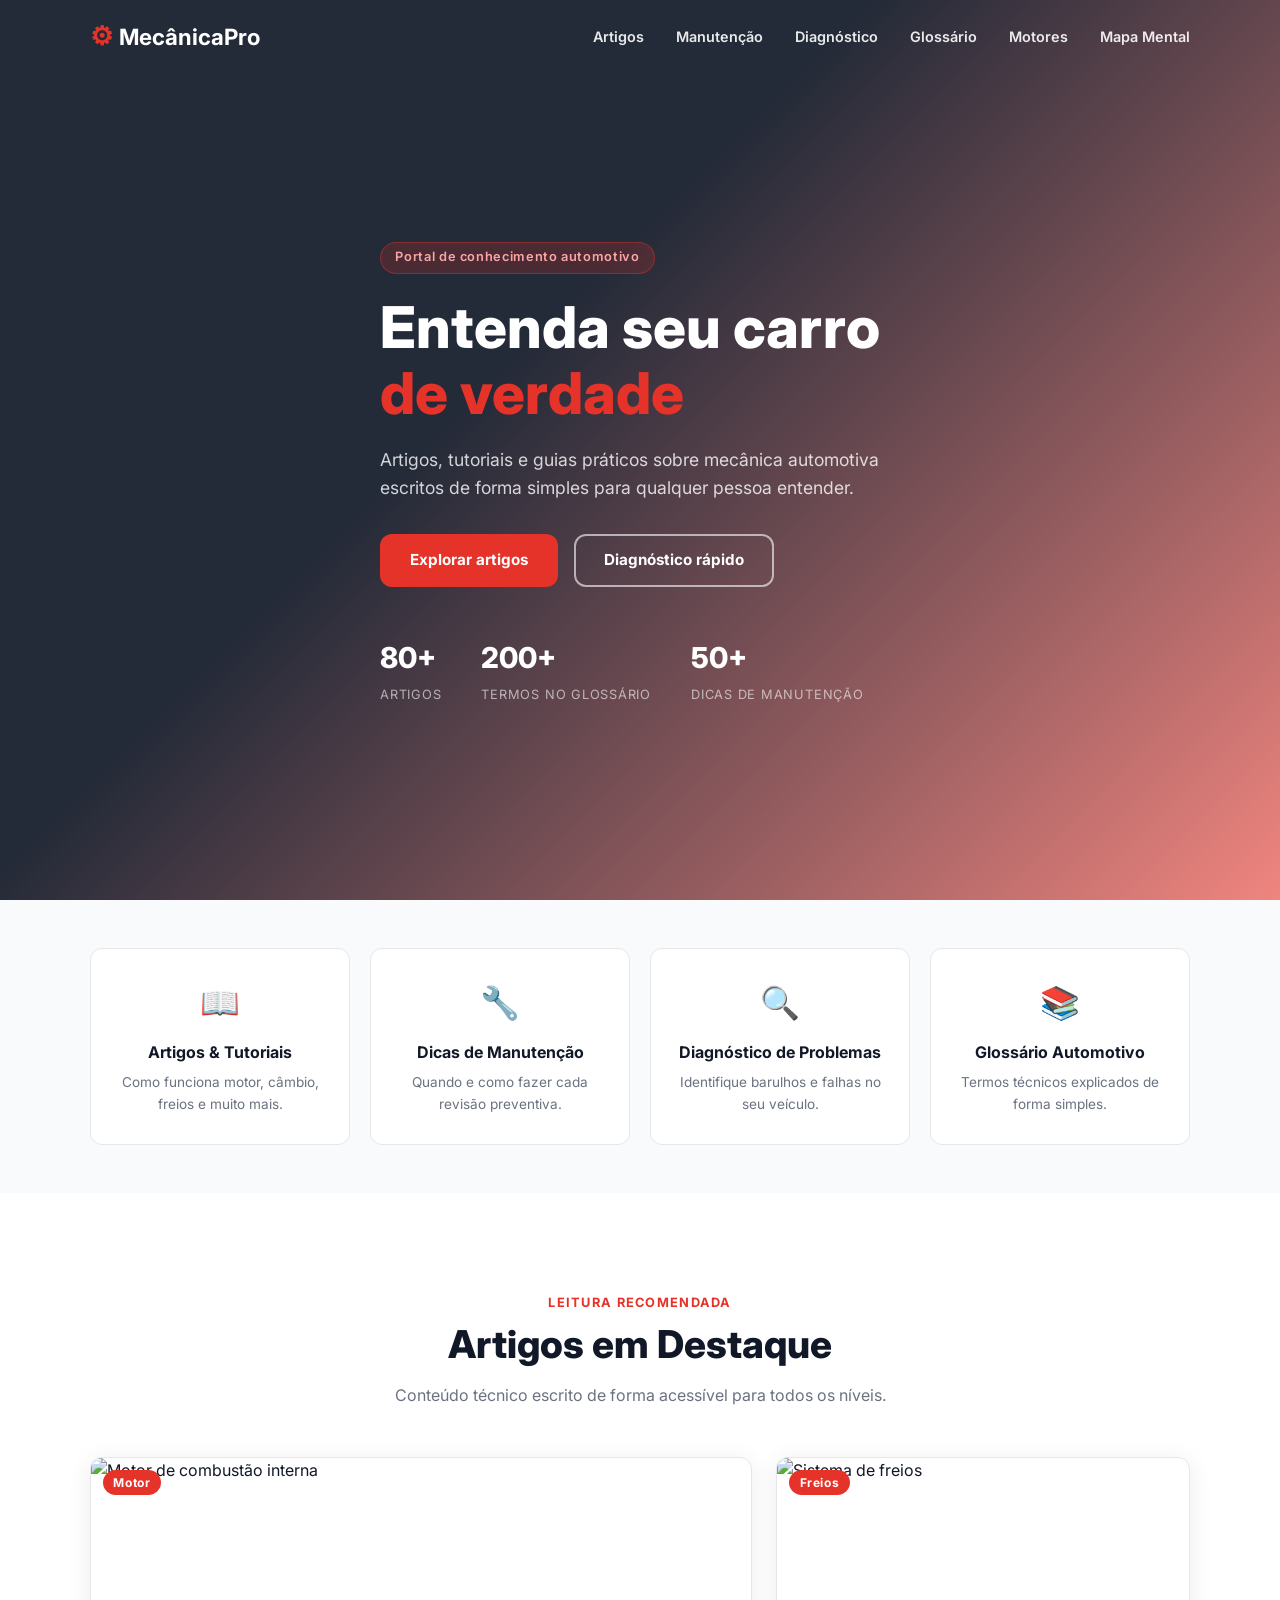
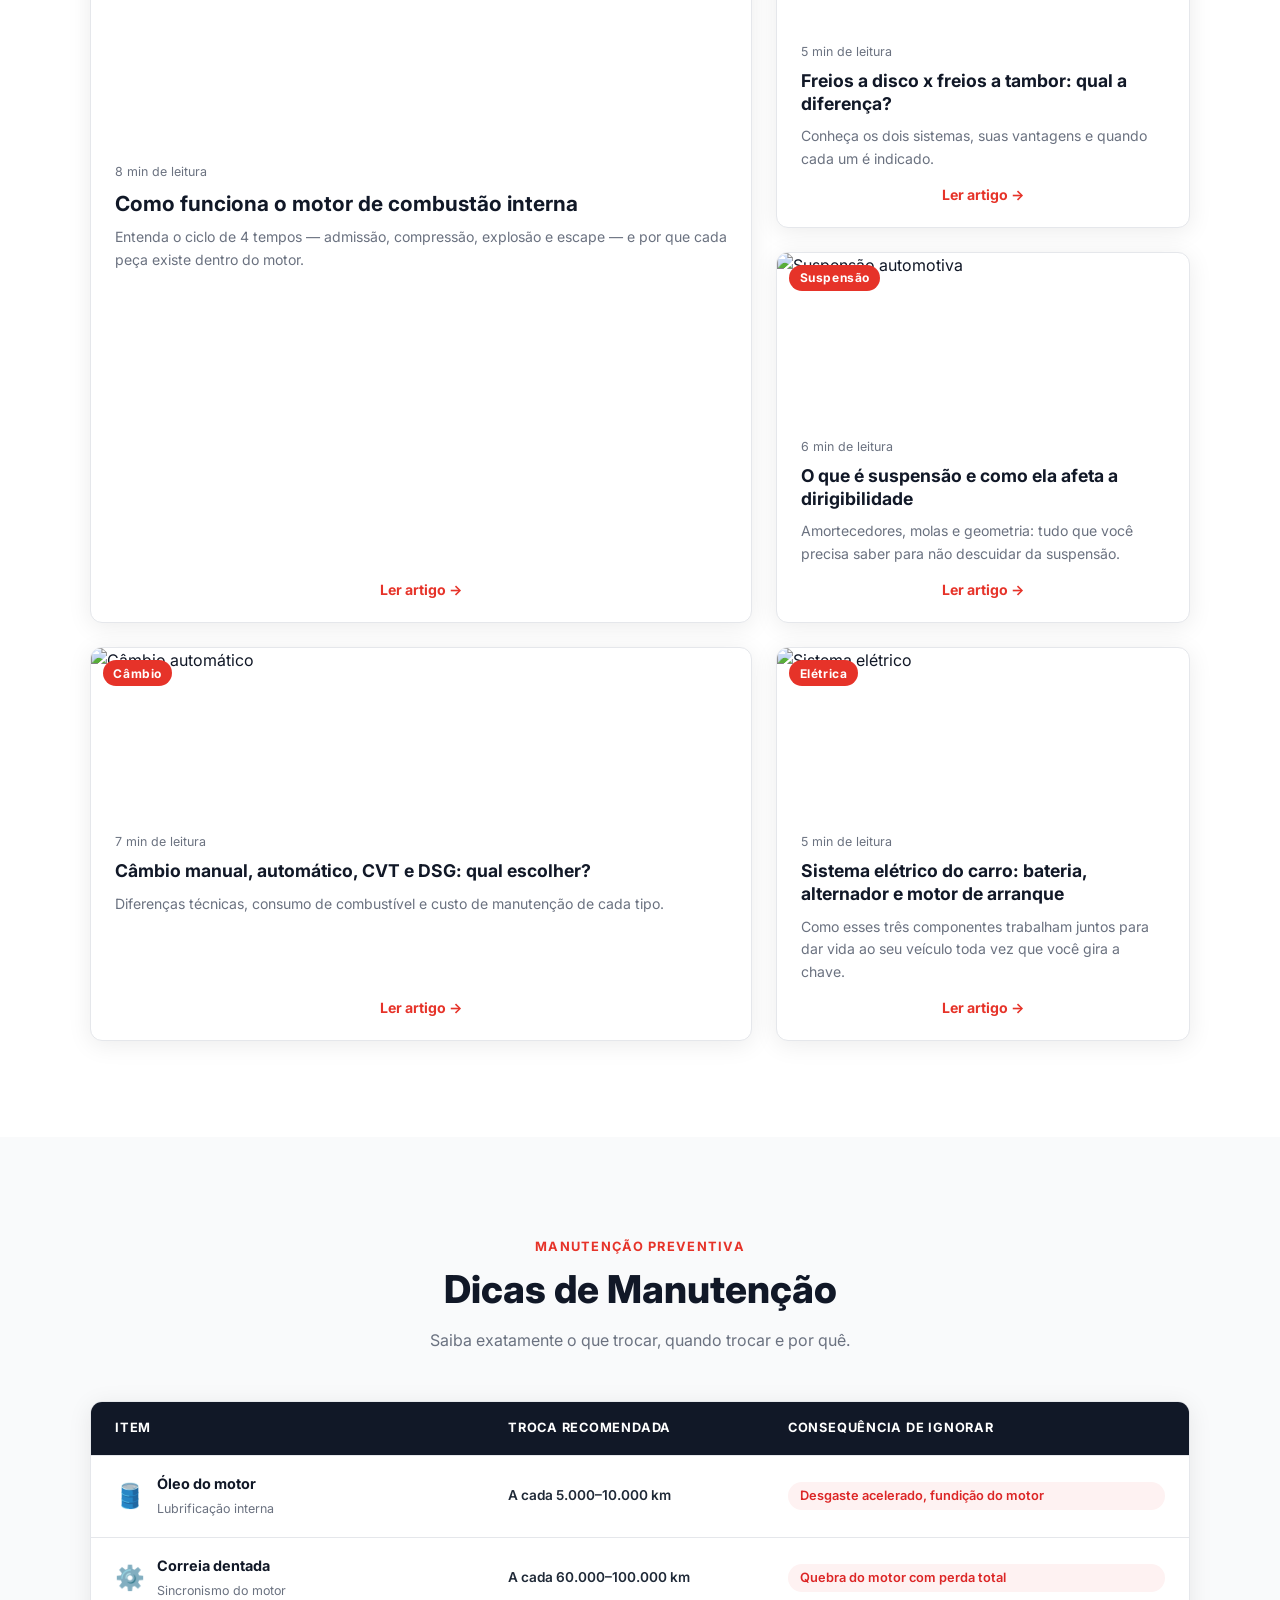
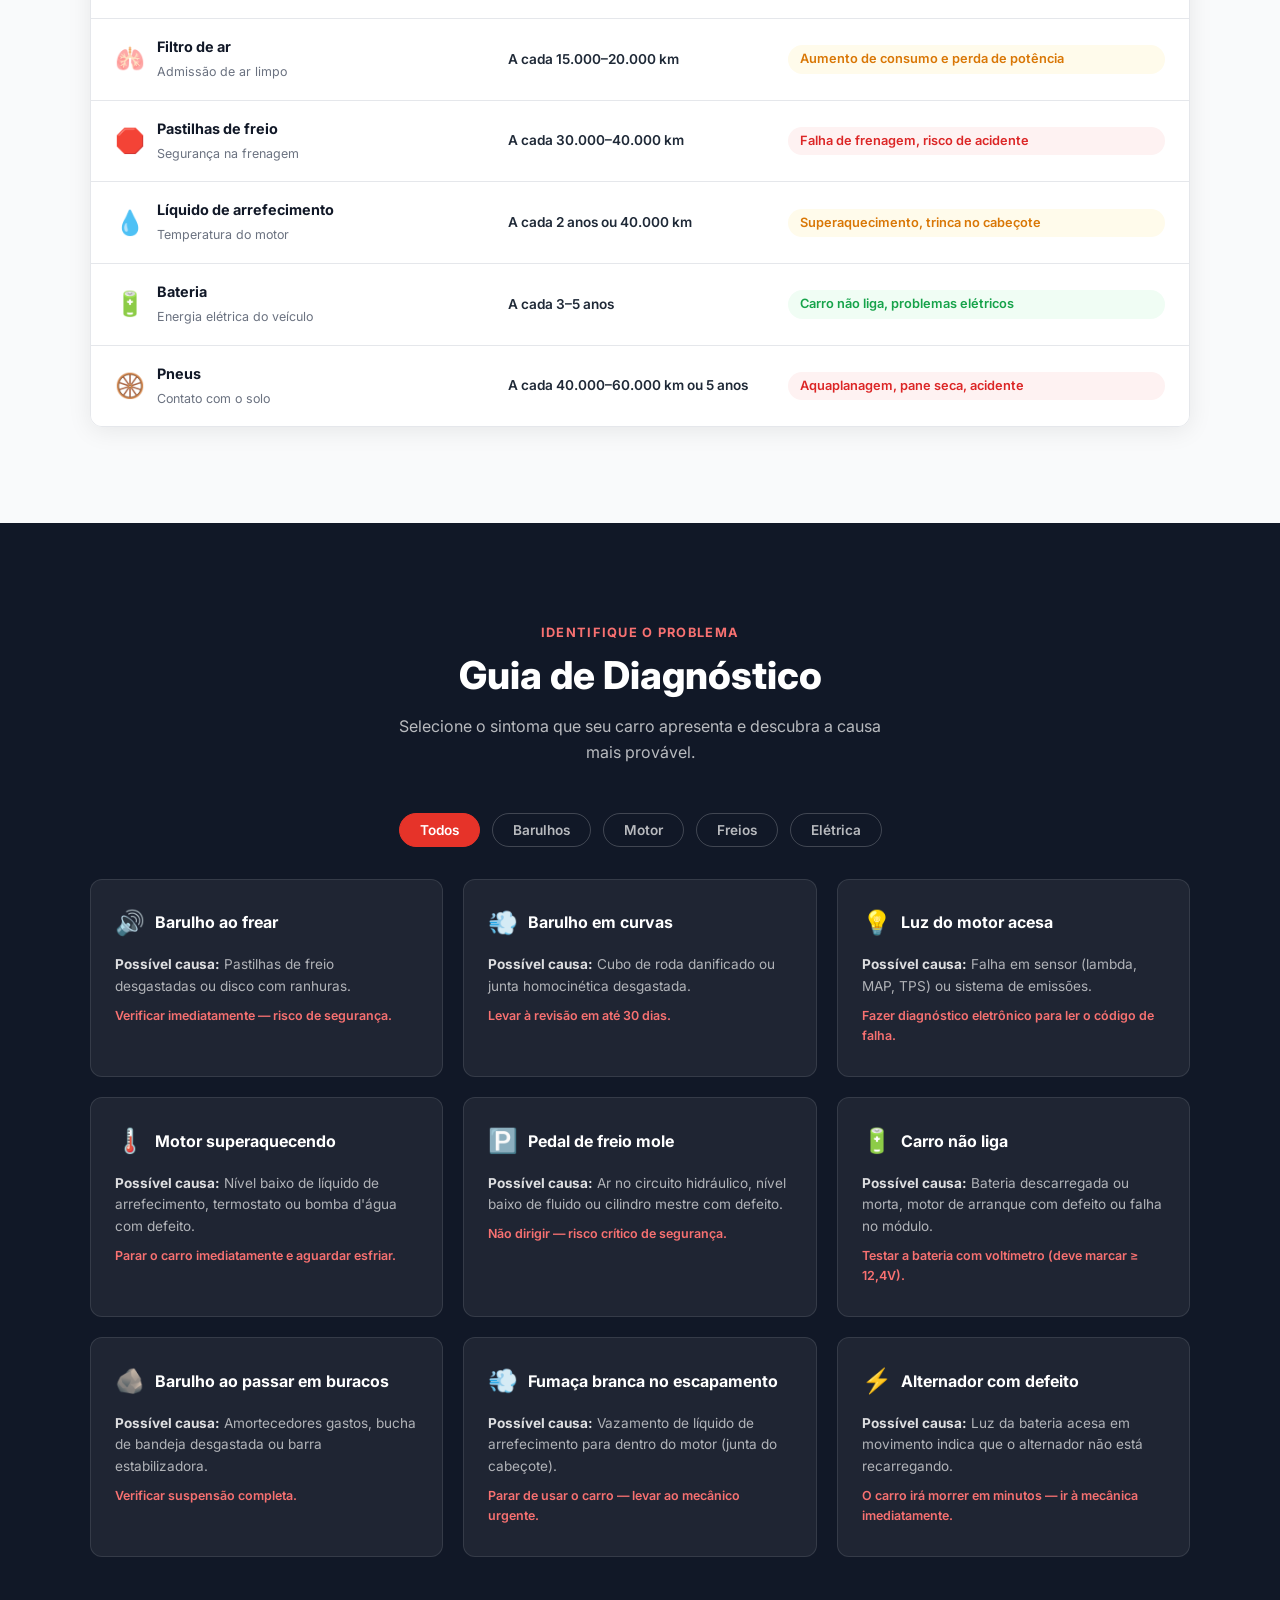
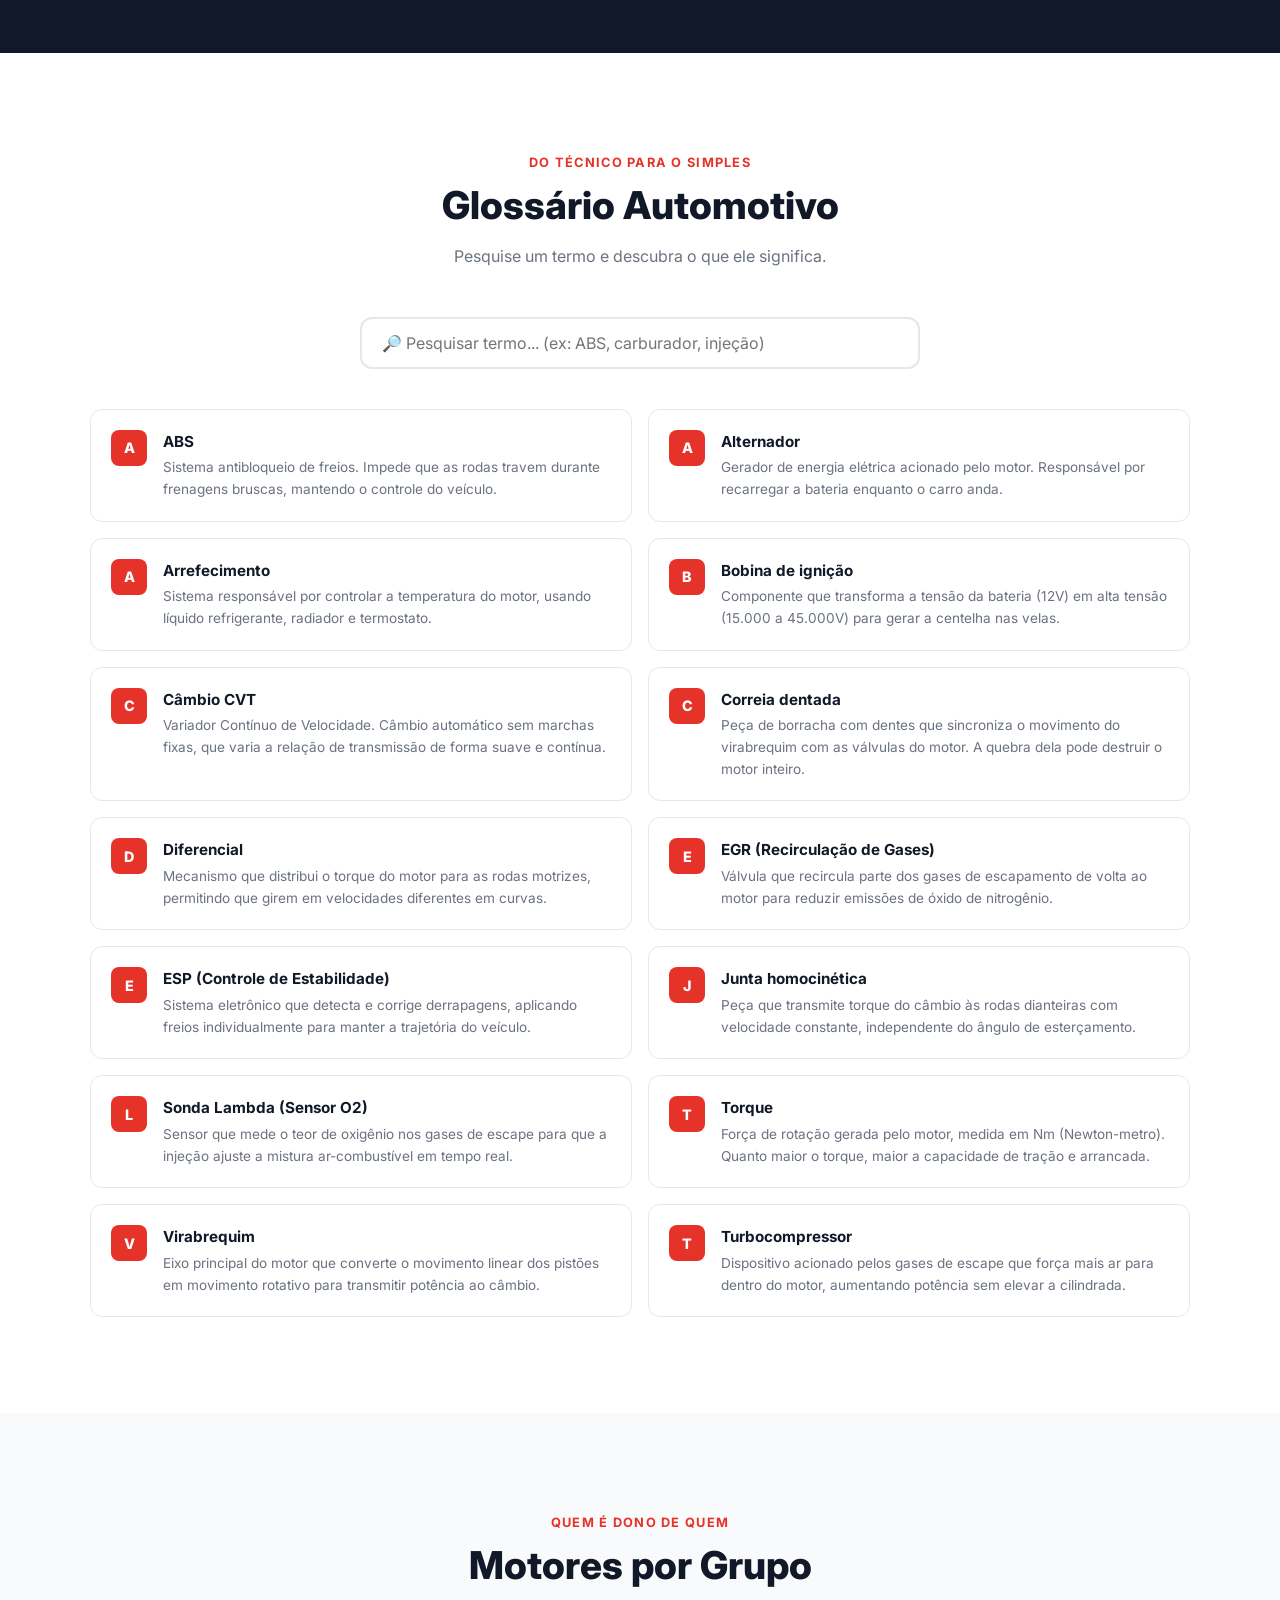
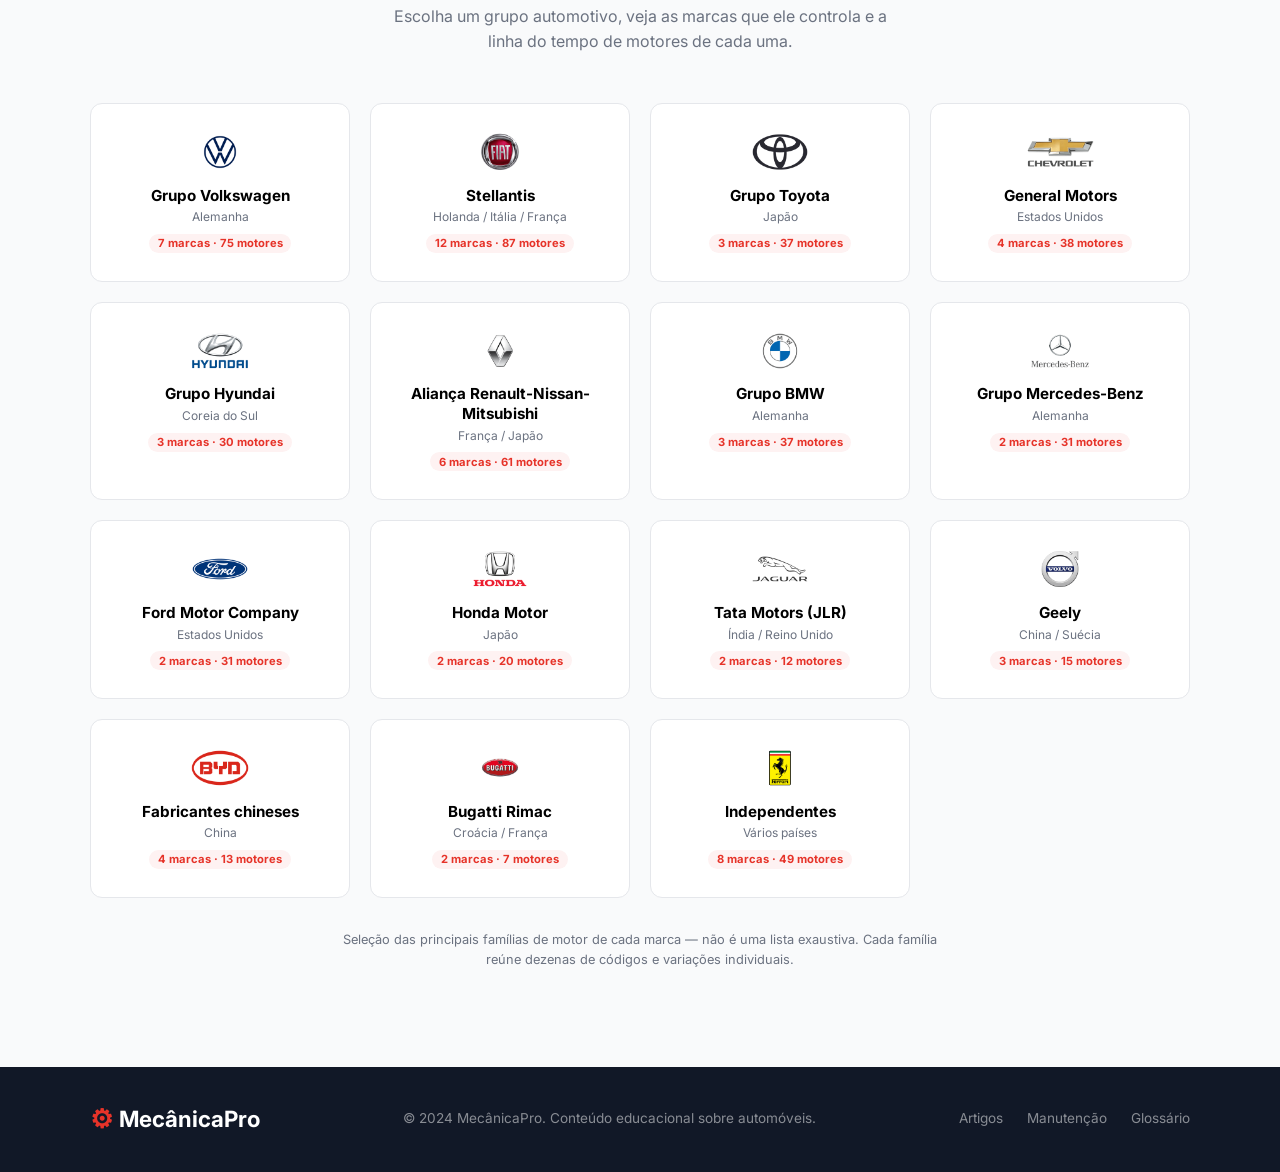
==== commit 21638995: "Tira "Instalar app" do menu O item saiu da lista de navegacao, que e a mesma que o hamburguer abre n" ====
--- a/index.html
+++ b/index.html
@@ -34,7 +34,6 @@
           <li><a href="#glossario"   class="nav__link">Glossário</a></li>
           <li><a href="#motores"     class="nav__link">Motores</a></li>
           <li><a href="mapa-mental.html" class="nav__link">Mapa Mental</a></li>
-          <li><a href="instalar.html"    class="nav__link nav__link--cta">Instalar app</a></li>
         </ul>
       </nav>
       <button class="hamburger" id="hamburger" aria-label="Menu">
